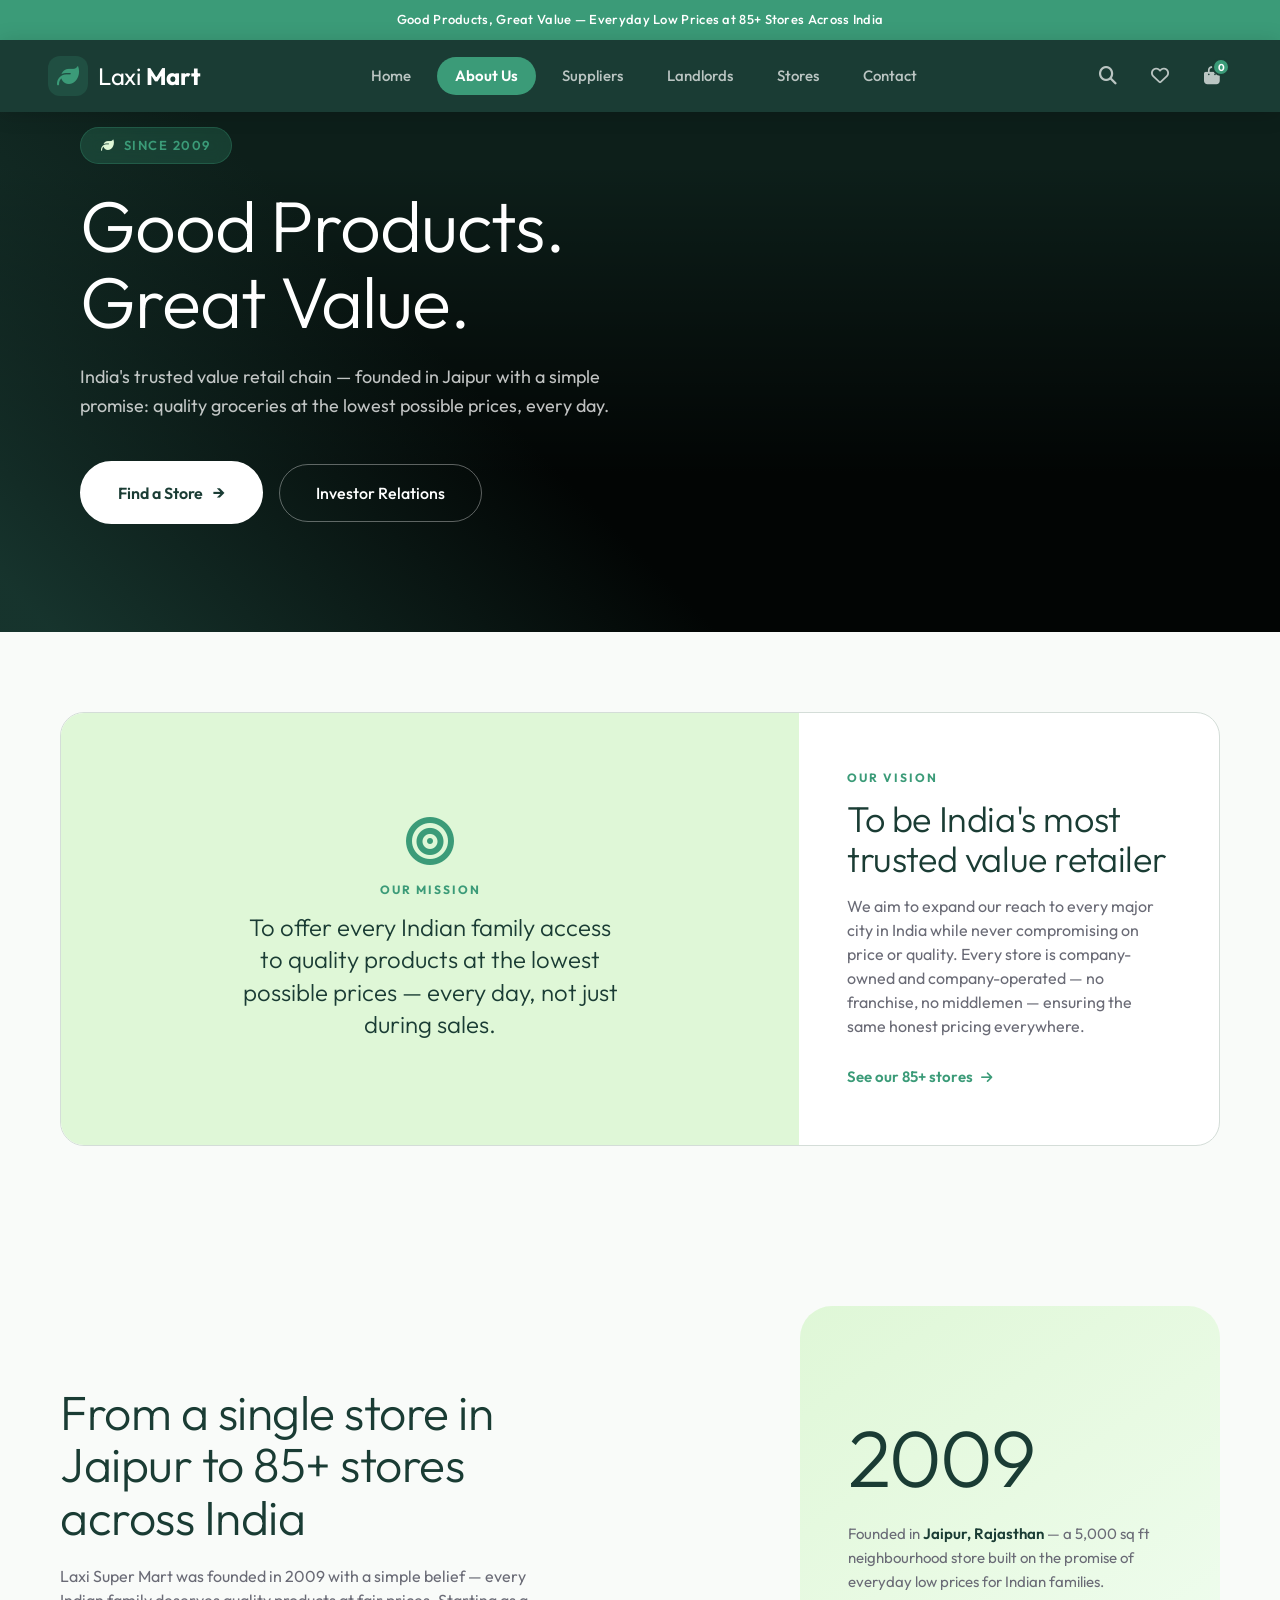
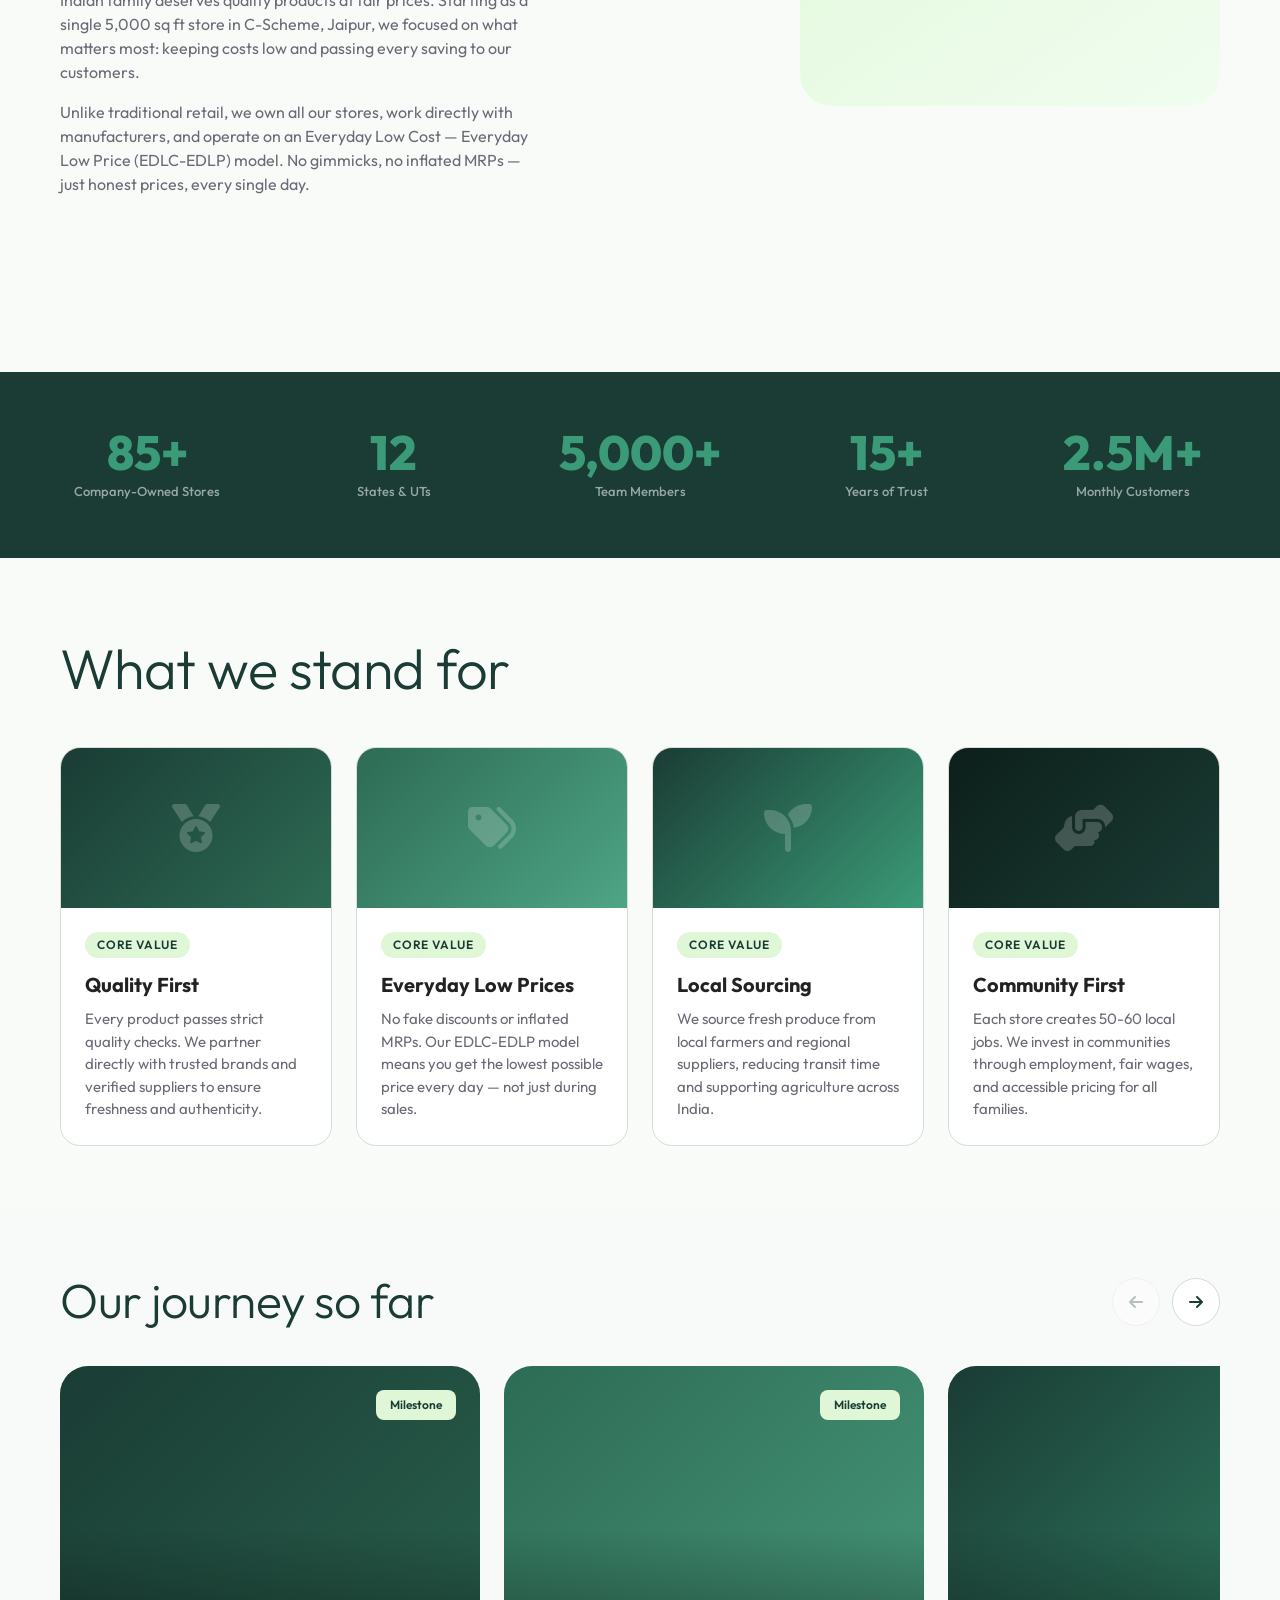
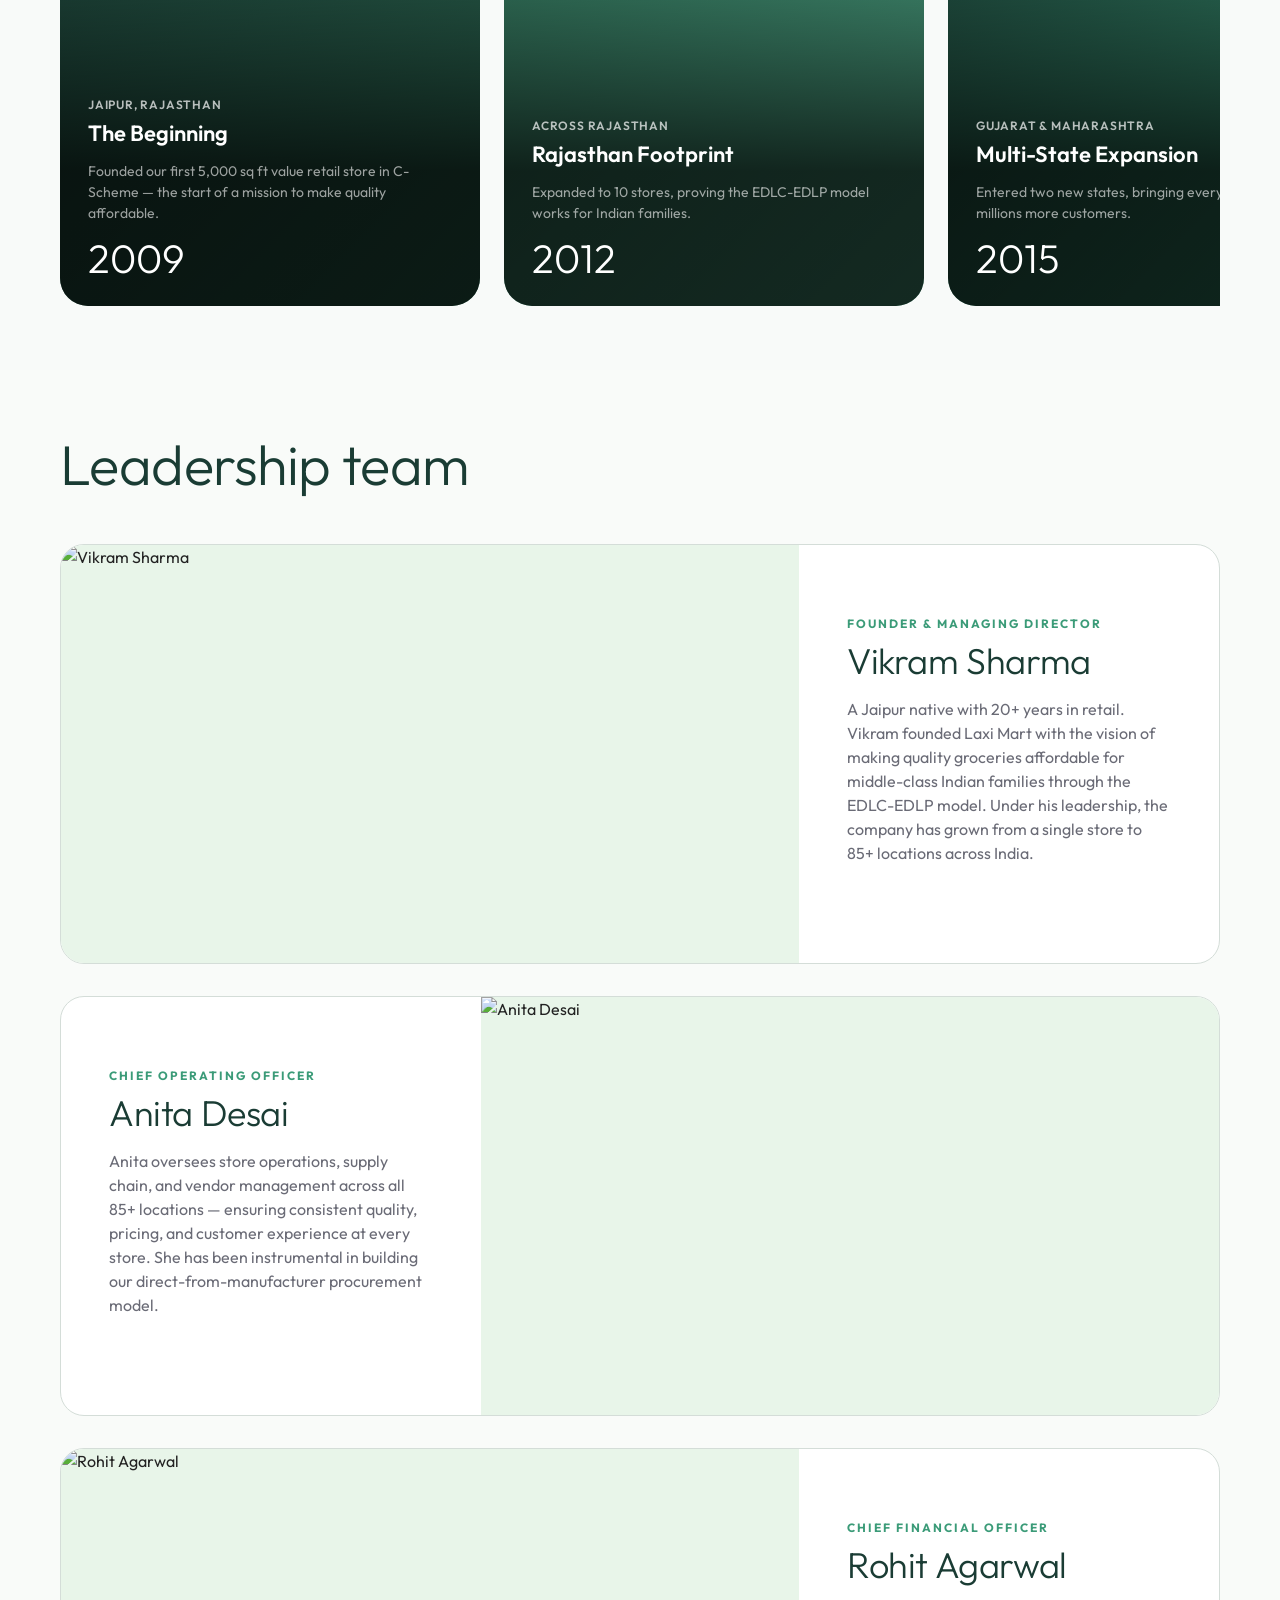
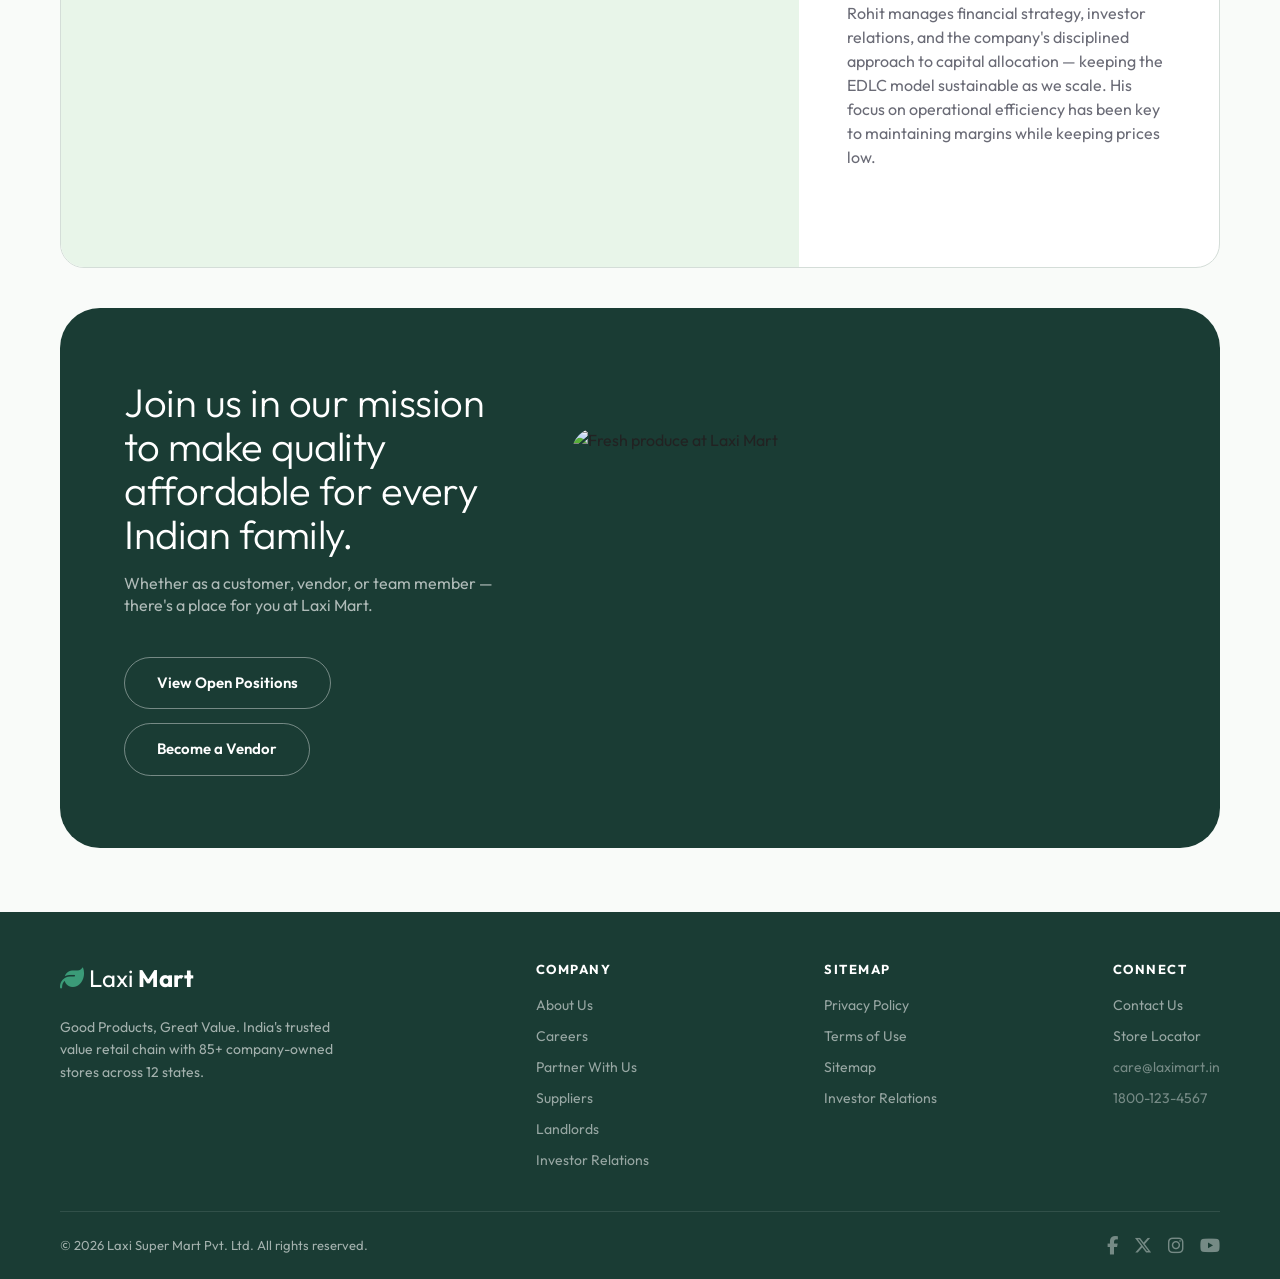
==== about.html @ 0fd0457a "fix: upgrade hero videos — better B2B/corporate grocery footage" ====
<!DOCTYPE html>
<html lang="en">
<head>
    <meta charset="UTF-8">
    <meta name="viewport" content="width=device-width, initial-scale=1.0">
    <title>About Us — Laxi Super Mart</title>
    <link rel="stylesheet" href="style.css">
    <link rel="stylesheet" href="pages.css">
    <link rel="preconnect" href="https://fonts.googleapis.com">
    <link rel="preconnect" href="https://fonts.gstatic.com" crossorigin>
    <link href="https://fonts.googleapis.com/css2?family=Outfit:wght@400;500;600;700;800;900&display=swap" rel="stylesheet">
    <link rel="stylesheet" href="https://cdnjs.cloudflare.com/ajax/libs/font-awesome/6.4.0/css/all.min.css">
</head>
<body>
    <!-- Mobile Drawer -->
    <div class="drawer-overlay" id="drawer-overlay"></div>
    <div class="mobile-drawer" id="mobile-drawer">
        <div style="display: flex; justify-content: space-between; align-items: center; margin-bottom: 20px;">
            <a href="index.html" class="nav-logo" style="font-size: 20px;"><i class="fas fa-leaf"></i> <span>Laxi <strong>Mart</strong></span></a>
            <button id="close-drawer" style="background: none; font-size: 24px; color: rgba(255,255,255,0.6);"><i class="fas fa-times"></i></button>
        </div>
        <nav style="display: flex; flex-direction: column; gap: 4px;">
            <a href="index.html" class="drawer-link">Home</a>
            <a href="about.html" class="drawer-link">About Us</a>
            <a href="suppliers.html" class="drawer-link">Suppliers</a>
            <a href="landlords.html" class="drawer-link">Landlords</a>
            <a href="careers.html" class="drawer-link">Careers</a>
            <a href="partner.html" class="drawer-link">Partner With Us</a>
            <a href="investors.html" class="drawer-link">Investor Relations</a>
            <a href="stores.html" class="drawer-link">Store Locator</a>
            <a href="contact.html" class="drawer-link">Contact Us</a>
        </nav>
        <div style="margin-top: auto; padding-top: 20px; border-top: 1px solid rgba(255,255,255,0.1);">
            <p style="font-size: 13px; color: rgba(255,255,255,0.5); margin-bottom: 8px;">Toll-Free</p>
            <p style="font-weight: 700; color: var(--primary-green);">1800-123-4567</p>
        </div>
    </div>

    <!-- Announcement Bar -->
    <div class="announcement-bar">Good Products, Great Value — Everyday Low Prices at 85+ Stores Across India</div>

    <!-- Header -->
    <header class="header-nav">
        <div class="nav-inner">
            <button class="mobile-menu-btn" id="open-drawer"><i class="fas fa-bars"></i></button>
            <a href="index.html" class="nav-logo"><i class="fas fa-leaf"></i><span>Laxi <strong>Mart</strong></span></a>
            <nav class="nav-links">
                <a href="index.html" class="nav-link">Home</a>
                <a href="about.html" class="nav-link">About Us</a>
                <a href="suppliers.html" class="nav-link">Suppliers</a>
                <a href="landlords.html" class="nav-link">Landlords</a>
                <a href="stores.html" class="nav-link">Stores</a>
                <a href="contact.html" class="nav-link">Contact</a>
            </nav>
            <div class="nav-right">
                <button class="nav-search-toggle" aria-label="Search"><i class="fas fa-search"></i></button>
                <a href="#" class="nav-icon" title="Favorites"><i class="far fa-heart"></i></a>
                <a href="#" class="nav-icon nav-cart" title="Cart"><i class="fas fa-shopping-bag"></i><span class="cart-badge">0</span></a>
            </div>
        </div>
        <div class="nav-search-bar" id="nav-search-bar">
            <div class="nav-search-inner">
                <i class="fas fa-search"></i>
                <input type="text" placeholder="Search...">
                <button class="nav-search-close" aria-label="Close"><i class="fas fa-times"></i></button>
            </div>
        </div>
    </header>

    <!-- =============================================
         HERO — Fullscreen video (same as landing page)
         ============================================= -->
    <section class="hero-fullscreen" style="max-height: 520px; min-height: 420px;">
        <video autoplay muted loop playsinline class="hero-video-bg">
            <source src="https://assets.mixkit.co/videos/32889/32889-720.mp4" type="video/mp4">
        </video>
        <div class="hero-gradient"></div>
        <div class="hero-body">
            <span class="hero-eyebrow"><i class="fas fa-leaf"></i> Since 2009</span>
            <h1 class="hero-headline">Good Products.<br>Great Value.</h1>
            <p class="hero-copy">India's trusted value retail chain — founded in Jaipur with a simple promise: quality groceries at the lowest possible prices, every day.</p>
            <div class="hero-ctas">
                <a href="stores.html" class="hero-btn-primary">Find a Store <span class="hero-btn-arrow">→</span></a>
                <a href="investors.html" class="hero-btn-ghost">Investor Relations</a>
            </div>
        </div>
    </section>

    <!-- =============================================
         MISSION & VISION — Feature split design
         ============================================= -->
    <main class="container">
        <section class="feature-splits" style="padding-top: 80px;">
            <div class="feature-split-row">
                <div class="feature-split-media" style="background: #dff7d7; display: flex; align-items: center; justify-content: center; padding: 56px;">
                    <div style="text-align: center;">
                        <i class="fas fa-bullseye" style="font-size: 48px; color: #3b9b78; margin-bottom: 16px; display: block;"></i>
                        <div style="font-size: 12px; font-weight: 700; text-transform: uppercase; letter-spacing: 2px; color: #3b9b78; margin-bottom: 12px;">Our Mission</div>
                        <div style="font-size: 24px; font-weight: 300; color: #1a3c34; line-height: 1.35; max-width: 380px;">To offer every Indian family access to quality products at the lowest possible prices — every day, not just during sales.</div>
                    </div>
                </div>
                <div class="feature-split-content">
                    <div style="font-size: 12px; font-weight: 700; text-transform: uppercase; letter-spacing: 2px; color: #3b9b78; margin-bottom: 12px;">Our Vision</div>
                    <h3 class="feature-split-title">To be India's most trusted value retailer</h3>
                    <p class="feature-split-desc">We aim to expand our reach to every major city in India while never compromising on price or quality. Every store is company-owned and company-operated — no franchise, no middlemen — ensuring the same honest pricing everywhere.</p>
                    <a href="stores.html" class="feature-split-link">See our 85+ stores <i class="fas fa-arrow-right"></i></a>
                </div>
            </div>
        </section>

        <!-- =============================================
             OUR STORY — Split Stats design
             ============================================= -->
        <section class="split-stats" style="padding-top: 80px;">
            <div class="split-stats-text">
                <h2 class="split-stats-headline">From a single store in Jaipur to 85+ stores across India</h2>
                <p class="split-stats-copy">Laxi Super Mart was founded in 2009 with a simple belief — every Indian family deserves quality products at fair prices. Starting as a single 5,000 sq ft store in C-Scheme, Jaipur, we focused on what matters most: keeping costs low and passing every saving to our customers.</p>
                <p class="split-stats-copy" style="margin-top: 16px;">Unlike traditional retail, we own all our stores, work directly with manufacturers, and operate on an Everyday Low Cost — Everyday Low Price (EDLC-EDLP) model. No gimmicks, no inflated MRPs — just honest prices, every single day.</p>
            </div>
            <div class="split-stats-card">
                <div class="split-stats-card-inner">
                    <span class="split-stats-number">2009</span>
                    <p class="split-stats-desc">Founded in <strong>Jaipur, Rajasthan</strong> — a 5,000 sq ft neighbourhood store built on the promise of everyday low prices for Indian families.</p>
                </div>
            </div>
        </section>

    </main>

    <!-- =============================================
         STATS BAR — Dark bar (Curat style)
         ============================================= -->
    <section style="background: #1a3c34; padding: 56px 20px; margin-top: 80px;">
        <div style="max-width: 1200px; margin: 0 auto; display: flex; justify-content: space-between; flex-wrap: wrap; gap: 32px; text-align: center;">
            <div style="flex: 1; min-width: 120px;">
                <div style="font-size: 48px; font-weight: 800; color: #3b9b78; line-height: 1;">85+</div>
                <div style="font-size: 13px; color: rgba(255,255,255,0.55); font-weight: 500; margin-top: 6px;">Company-Owned Stores</div>
            </div>
            <div style="flex: 1; min-width: 120px;">
                <div style="font-size: 48px; font-weight: 800; color: #3b9b78; line-height: 1;">12</div>
                <div style="font-size: 13px; color: rgba(255,255,255,0.55); font-weight: 500; margin-top: 6px;">States & UTs</div>
            </div>
            <div style="flex: 1; min-width: 120px;">
                <div style="font-size: 48px; font-weight: 800; color: #3b9b78; line-height: 1;">5,000+</div>
                <div style="font-size: 13px; color: rgba(255,255,255,0.55); font-weight: 500; margin-top: 6px;">Team Members</div>
            </div>
            <div style="flex: 1; min-width: 120px;">
                <div style="font-size: 48px; font-weight: 800; color: #3b9b78; line-height: 1;">15+</div>
                <div style="font-size: 13px; color: rgba(255,255,255,0.55); font-weight: 500; margin-top: 6px;">Years of Trust</div>
            </div>
            <div style="flex: 1; min-width: 120px;">
                <div style="font-size: 48px; font-weight: 800; color: #3b9b78; line-height: 1;">2.5M+</div>
                <div style="font-size: 13px; color: rgba(255,255,255,0.55); font-weight: 500; margin-top: 6px;">Monthly Customers</div>
            </div>
        </div>
    </section>

    <!-- =============================================
         VALUES — "What's New" card grid design
         ============================================= -->
    <div class="container">
        <section class="whats-new-section">
            <h2 class="whats-new-heading">What we stand for</h2>
            <div class="whats-new-grid" style="grid-template-columns: repeat(4, 1fr);">
                <div class="whats-new-card" style="cursor: default;">
                    <div class="whats-new-img" style="background: linear-gradient(135deg, #1a3c34, #2d6b54); display: flex; align-items: center; justify-content: center; height: 160px;">
                        <i class="fas fa-medal" style="font-size: 48px; color: rgba(255,255,255,0.2);"></i>
                    </div>
                    <div class="whats-new-info">
                        <span class="whats-new-tag">Core Value</span>
                        <h3>Quality First</h3>
                        <p>Every product passes strict quality checks. We partner directly with trusted brands and verified suppliers to ensure freshness and authenticity.</p>
                    </div>
                </div>
                <div class="whats-new-card" style="cursor: default;">
                    <div class="whats-new-img" style="background: linear-gradient(135deg, #2d6b54, #4ea585); display: flex; align-items: center; justify-content: center; height: 160px;">
                        <i class="fas fa-tags" style="font-size: 48px; color: rgba(255,255,255,0.2);"></i>
                    </div>
                    <div class="whats-new-info">
                        <span class="whats-new-tag">Core Value</span>
                        <h3>Everyday Low Prices</h3>
                        <p>No fake discounts or inflated MRPs. Our EDLC-EDLP model means you get the lowest possible price every day — not just during sales.</p>
                    </div>
                </div>
                <div class="whats-new-card" style="cursor: default;">
                    <div class="whats-new-img" style="background: linear-gradient(135deg, #1a3c34, #3b9b78); display: flex; align-items: center; justify-content: center; height: 160px;">
                        <i class="fas fa-seedling" style="font-size: 48px; color: rgba(255,255,255,0.2);"></i>
                    </div>
                    <div class="whats-new-info">
                        <span class="whats-new-tag">Core Value</span>
                        <h3>Local Sourcing</h3>
                        <p>We source fresh produce from local farmers and regional suppliers, reducing transit time and supporting agriculture across India.</p>
                    </div>
                </div>
                <div class="whats-new-card" style="cursor: default;">
                    <div class="whats-new-img" style="background: linear-gradient(135deg, #0d1f1a, #1a3c34); display: flex; align-items: center; justify-content: center; height: 160px;">
                        <i class="fas fa-hands-helping" style="font-size: 48px; color: rgba(255,255,255,0.2);"></i>
                    </div>
                    <div class="whats-new-info">
                        <span class="whats-new-tag">Core Value</span>
                        <h3>Community First</h3>
                        <p>Each store creates 50-60 local jobs. We invest in communities through employment, fair wages, and accessible pricing for all families.</p>
                    </div>
                </div>
            </div>
        </section>
    </div>

    <!-- =============================================
         JOURNEY — Insights carousel design
         ============================================= -->
    <section style="background: #f8faf9; padding: 64px 0;">
        <div class="container">
            <section class="insights-section" style="padding: 0;">
                <div class="insights-header">
                    <h2 class="insights-heading">Our journey so far</h2>
                    <div class="insights-nav">
                        <button class="insights-btn insights-prev" aria-label="Previous" disabled><i class="fas fa-arrow-left"></i></button>
                        <button class="insights-btn insights-next" aria-label="Next"><i class="fas fa-arrow-right"></i></button>
                    </div>
                </div>
                <div class="insights-track-wrapper">
                    <div class="insights-track" id="insights-track">
                        <div class="insight-card" style="background: linear-gradient(135deg, #1a3c34, #2d6b54); cursor: default;">
                            <span class="insight-card-tag" style="background: #dff7d7; color: #1a3c34;">Milestone</span>
                            <div class="insight-card-bottom" style="position: relative;">
                                <span class="insight-card-eyebrow">Jaipur, Rajasthan</span>
                                <h3 class="insight-card-title">The Beginning</h3>
                                <p style="font-size: 14px; color: rgba(255,255,255,0.6); margin-top: 8px;">Founded our first 5,000 sq ft value retail store in C-Scheme — the start of a mission to make quality affordable.</p>
                                <div class="insight-card-stat">
                                    <span class="insight-card-stat-num">2009</span>
                                </div>
                            </div>
                        </div>
                        <div class="insight-card" style="background: linear-gradient(135deg, #2d6b54, #4ea585); cursor: default;">
                            <span class="insight-card-tag" style="background: #dff7d7; color: #1a3c34;">Milestone</span>
                            <div class="insight-card-bottom" style="position: relative;">
                                <span class="insight-card-eyebrow">Across Rajasthan</span>
                                <h3 class="insight-card-title">Rajasthan Footprint</h3>
                                <p style="font-size: 14px; color: rgba(255,255,255,0.6); margin-top: 8px;">Expanded to 10 stores, proving the EDLC-EDLP model works for Indian families.</p>
                                <div class="insight-card-stat">
                                    <span class="insight-card-stat-num">2012</span>
                                </div>
                            </div>
                        </div>
                        <div class="insight-card" style="background: linear-gradient(135deg, #1a3c34, #3b9b78); cursor: default;">
                            <span class="insight-card-tag" style="background: #dff7d7; color: #1a3c34;">Milestone</span>
                            <div class="insight-card-bottom" style="position: relative;">
                                <span class="insight-card-eyebrow">Gujarat & Maharashtra</span>
                                <h3 class="insight-card-title">Multi-State Expansion</h3>
                                <p style="font-size: 14px; color: rgba(255,255,255,0.6); margin-top: 8px;">Entered two new states, bringing everyday low prices to millions more customers.</p>
                                <div class="insight-card-stat">
                                    <span class="insight-card-stat-num">2015</span>
                                </div>
                            </div>
                        </div>
                        <div class="insight-card" style="background: linear-gradient(135deg, #0d1f1a, #1a3c34); cursor: default;">
                            <span class="insight-card-tag" style="background: #dff7d7; color: #1a3c34;">Milestone</span>
                            <div class="insight-card-bottom" style="position: relative;">
                                <span class="insight-card-eyebrow">Digital Launch</span>
                                <h3 class="insight-card-title">Going Online</h3>
                                <p style="font-size: 14px; color: rgba(255,255,255,0.6); margin-top: 8px;">Launched online ordering, extending the Laxi Mart experience to doorstep delivery.</p>
                                <div class="insight-card-stat">
                                    <span class="insight-card-stat-num">2018</span>
                                </div>
                            </div>
                        </div>
                        <div class="insight-card" style="background: linear-gradient(135deg, #1a3c34, #2d6b54); cursor: default;">
                            <span class="insight-card-tag" style="background: #dff7d7; color: #1a3c34;">Milestone</span>
                            <div class="insight-card-bottom" style="position: relative;">
                                <span class="insight-card-eyebrow">8 States</span>
                                <h3 class="insight-card-title">50 Store Milestone</h3>
                                <p style="font-size: 14px; color: rgba(255,255,255,0.6); margin-top: 8px;">Crossed 50 company-owned stores, serving millions of value-conscious families.</p>
                                <div class="insight-card-stat">
                                    <span class="insight-card-stat-num">2021</span>
                                </div>
                            </div>
                        </div>
                        <div class="insight-card" style="background: linear-gradient(135deg, #2d6b54, #3b9b78); cursor: default;">
                            <span class="insight-card-tag" style="background: #dff7d7; color: #1a3c34;">Milestone</span>
                            <div class="insight-card-bottom" style="position: relative;">
                                <span class="insight-card-eyebrow">12 States</span>
                                <h3 class="insight-card-title">85+ Stores Nationwide</h3>
                                <p style="font-size: 14px; color: rgba(255,255,255,0.6); margin-top: 8px;">Operating across 12 states with 5,000+ employees, serving 2.5M customers monthly.</p>
                                <div class="insight-card-stat">
                                    <span class="insight-card-stat-num">2024</span>
                                </div>
                            </div>
                        </div>
                    </div>
                </div>
            </section>
        </div>
    </section>

    <!-- =============================================
         LEADERSHIP — Feature split rows
         ============================================= -->
    <div class="container">
        <section class="grow-section">
            <h2 class="grow-heading">Leadership team</h2>
        </section>
        <section class="feature-splits" style="padding-bottom: 40px;">
            <div class="feature-split-row">
                <div class="feature-split-media">
                    <img src="https://images.unsplash.com/photo-1560250097-0b93528c311a?auto=format&fit=crop&q=80&w=600" alt="Vikram Sharma" style="width:100%; height:100%; object-fit:cover;">
                </div>
                <div class="feature-split-content">
                    <div style="font-size: 12px; font-weight: 700; text-transform: uppercase; letter-spacing: 2px; color: #3b9b78; margin-bottom: 8px;">Founder & Managing Director</div>
                    <h3 class="feature-split-title">Vikram Sharma</h3>
                    <p class="feature-split-desc">A Jaipur native with 20+ years in retail. Vikram founded Laxi Mart with the vision of making quality groceries affordable for middle-class Indian families through the EDLC-EDLP model. Under his leadership, the company has grown from a single store to 85+ locations across India.</p>
                </div>
            </div>
            <div class="feature-split-row reversed">
                <div class="feature-split-media">
                    <img src="https://images.unsplash.com/photo-1573496359142-b8d87734a5a2?auto=format&fit=crop&q=80&w=600" alt="Anita Desai" style="width:100%; height:100%; object-fit:cover;">
                </div>
                <div class="feature-split-content">
                    <div style="font-size: 12px; font-weight: 700; text-transform: uppercase; letter-spacing: 2px; color: #3b9b78; margin-bottom: 8px;">Chief Operating Officer</div>
                    <h3 class="feature-split-title">Anita Desai</h3>
                    <p class="feature-split-desc">Anita oversees store operations, supply chain, and vendor management across all 85+ locations — ensuring consistent quality, pricing, and customer experience at every store. She has been instrumental in building our direct-from-manufacturer procurement model.</p>
                </div>
            </div>
            <div class="feature-split-row">
                <div class="feature-split-media">
                    <img src="https://images.unsplash.com/photo-1472099645785-5658abf4ff4e?auto=format&fit=crop&q=80&w=600" alt="Rohit Agarwal" style="width:100%; height:100%; object-fit:cover;">
                </div>
                <div class="feature-split-content">
                    <div style="font-size: 12px; font-weight: 700; text-transform: uppercase; letter-spacing: 2px; color: #3b9b78; margin-bottom: 8px;">Chief Financial Officer</div>
                    <h3 class="feature-split-title">Rohit Agarwal</h3>
                    <p class="feature-split-desc">Rohit manages financial strategy, investor relations, and the company's disciplined approach to capital allocation — keeping the EDLC model sustainable as we scale. His focus on operational efficiency has been key to maintaining margins while keeping prices low.</p>
                </div>
            </div>
        </section>
    </div>

    <!-- =============================================
         CTA — Testimonial card design (dark rounded)
         ============================================= -->
    <div class="container">
        <section class="testimonial-card" style="margin-bottom: 0;">
            <div class="testimonial-text">
                <h2 class="testimonial-quote">Join us in our mission to make quality affordable for every Indian family.</h2>
                <p class="testimonial-author">Whether as a customer, vendor, or team member — there's a place for you at Laxi Mart.</p>
                <div style="display: flex; gap: 14px; flex-wrap: wrap; margin-top: 8px;">
                    <a href="careers.html" class="testimonial-cta">View Open Positions</a>
                    <a href="partner.html" class="testimonial-cta">Become a Vendor</a>
                </div>
            </div>
            <div class="testimonial-media" style="min-height: 300px;">
                <img src="https://images.unsplash.com/photo-1542838132-92c53300491e?auto=format&fit=crop&q=80&w=600" alt="Fresh produce at Laxi Mart" class="testimonial-thumb" style="min-height: 300px;">
            </div>
        </section>
    </div>

    <!-- =============================================
         FOOTER — Dark (same as landing page)
         ============================================= -->
        <footer style="background: #1a3c34; padding-top: 48px; color: rgba(255,255,255,0.6); margin-top: 64px;">
        <div style="max-width: 1200px; margin: 0 auto; padding: 0 20px;">
            <div style="display: flex; justify-content: space-between; flex-wrap: wrap; gap: 40px; padding-bottom: 40px; border-bottom: 1px solid rgba(255,255,255,0.1);">
                <div style="max-width: 300px;">
                    <div style="margin-bottom: 20px; font-size: 24px; font-weight: 400; color: #fff;"><i class="fas fa-leaf" style="color: #3b9b78;"></i> Laxi <strong>Mart</strong></div>
                    <p style="font-size: 14px; line-height: 1.6;">Good Products, Great Value. India's trusted value retail chain with 85+ company-owned stores across 12 states.</p>
                </div>
                <div>
                    <h4 style="color: #fff; font-size: 13px; font-weight: 700; margin-bottom: 16px; text-transform: uppercase; letter-spacing: 1.5px;">Company</h4>
                    <ul style="list-style: none; padding: 0; display: flex; flex-direction: column; gap: 10px; font-size: 14px;">
                        <li><a href="about.html" style="color: rgba(255,255,255,0.55); text-decoration: none;">About Us</a></li>
                        <li><a href="careers.html" style="color: rgba(255,255,255,0.55); text-decoration: none;">Careers</a></li>
                        <li><a href="partner.html" style="color: rgba(255,255,255,0.55); text-decoration: none;">Partner With Us</a></li>
                        <li><a href="suppliers.html" style="color: rgba(255,255,255,0.55); text-decoration: none;">Suppliers</a></li>
                        <li><a href="landlords.html" style="color: rgba(255,255,255,0.55); text-decoration: none;">Landlords</a></li>
                        <li><a href="investors.html" style="color: rgba(255,255,255,0.55); text-decoration: none;">Investor Relations</a></li>
                    </ul>
                </div>
                <div>
                    <h4 style="color: #fff; font-size: 13px; font-weight: 700; margin-bottom: 16px; text-transform: uppercase; letter-spacing: 1.5px;">Sitemap</h4>
                    <ul style="list-style: none; padding: 0; display: flex; flex-direction: column; gap: 10px; font-size: 14px;">
                        <li><a href="privacy.html" style="color: rgba(255,255,255,0.55); text-decoration: none;">Privacy Policy</a></li>
                        <li><a href="terms.html" style="color: rgba(255,255,255,0.55); text-decoration: none;">Terms of Use</a></li>
                        <li><a href="sitemap.html" style="color: rgba(255,255,255,0.55); text-decoration: none;">Sitemap</a></li>
                        <li><a href="investors.html" style="color: rgba(255,255,255,0.55); text-decoration: none;">Investor Relations</a></li>
                    </ul>
                </div>
                <div>
                    <h4 style="color: #fff; font-size: 13px; font-weight: 700; margin-bottom: 16px; text-transform: uppercase; letter-spacing: 1.5px;">Connect</h4>
                    <ul style="list-style: none; padding: 0; display: flex; flex-direction: column; gap: 10px; font-size: 14px;">
                        <li><a href="contact.html" style="color: rgba(255,255,255,0.55); text-decoration: none;">Contact Us</a></li>
                        <li><a href="stores.html" style="color: rgba(255,255,255,0.55); text-decoration: none;">Store Locator</a></li>
                        <li style="color: rgba(255,255,255,0.4);">care@laximart.in</li>
                        <li style="color: rgba(255,255,255,0.4);">1800-123-4567</li>
                    </ul>
                </div>
            </div>
        </div>
        <div style="max-width: 1200px; margin: 0 auto; padding: 20px; display: flex; justify-content: space-between; align-items: center; flex-wrap: wrap; gap: 12px; font-size: 13px;">
            <span>&copy; 2026 Laxi Super Mart Pvt. Ltd. All rights reserved.</span>
            <div style="display: flex; gap: 16px;">
                <a href="#" style="color: rgba(255,255,255,0.4); font-size: 18px;"><i class="fab fa-facebook-f"></i></a>
                <a href="#" style="color: rgba(255,255,255,0.4); font-size: 18px;"><i class="fab fa-x-twitter"></i></a>
                <a href="#" style="color: rgba(255,255,255,0.4); font-size: 18px;"><i class="fab fa-instagram"></i></a>
                <a href="#" style="color: rgba(255,255,255,0.4); font-size: 18px;"><i class="fab fa-youtube"></i></a>
            </div>
        </div>
    </footer>

    <script src="script.js"></script>
</body>
</html>
---- style.css ----
:root {
    --primary-green: #3b9b78;
    --primary-green-hover: #4ea585;
    --primary-red: #7A1616;
    --accent-orange: #3b9b78;
    --accent-yellow: #dff7d7;
    --background-light: #f9fbf9;
    --background-gray: #f0f5f2;
    --text-dark: #222222;
    --text-muted: #6a6b76;
    --border-light: #d4ddd8;
    --badge-red: #D32F2F;
    --badge-green: #3b9b78;

    --container-max-width: 1200px;
    --section-padding-y: 64px;
    --element-gap: 24px;
    --grid-gap: 20px;

    --radius-sm: 8px;
    --radius-md: 12px;
    --radius-lg: 24px;
    --radius-pill: 30px;

    --font-main: 'Outfit', sans-serif;
}

* {
    margin: 0;
    padding: 0;
    box-sizing: border-box;
}

html, body {
    overflow-x: hidden;
    width: 100%;
}

body {
    font-family: var(--font-main);
    color: var(--text-dark);
    line-height: 1.5;
    background-color: var(--background-light);
}

.container {
    max-width: var(--container-max-width);
    margin: 0 auto;
    padding: 0 20px;
}

img {
    max-width: 100%;
    height: auto;
    display: block;
}

a {
    text-decoration: none;
    color: inherit;
}

ul {
    list-style: none;
}

button {
    cursor: pointer;
    border: none;
    outline: none;
    font-family: inherit;
}

/* Announcement Bar */
.announcement-bar {
    background-color: var(--primary-green);
    color: #ffffff;
    height: 40px;
    display: flex;
    align-items: center;
    justify-content: center;
    font-size: 13px;
    font-weight: 500;
    letter-spacing: 0.3px;
}

/* ========================================
   NAVBAR — Inspired by reference component
   Full-width dark bar, logo left, links center, CTA right
   ======================================== */
.header-nav {
    background-color: #1a3c34;
    position: sticky;
    top: 0;
    z-index: 1000;
    box-shadow: 0 2px 20px rgba(0, 0, 0, 0.15);
}

.nav-inner {
    max-width: 1400px;
    margin: 0 auto;
    display: flex;
    align-items: center;
    padding: 0 48px;
    height: 72px;
    gap: 40px;
}

/* Logo */
.nav-logo {
    display: flex;
    align-items: center;
    gap: 10px;
    color: #ffffff;
    font-size: 24px;
    font-weight: 400;
    letter-spacing: -0.3px;
    text-decoration: none;
    flex-shrink: 0;
    transition: opacity 0.2s;
}

.nav-logo:hover {
    opacity: 0.85;
}

.nav-logo i {
    font-size: 22px;
    color: var(--primary-green);
    background: rgba(59, 155, 120, 0.2);
    width: 40px;
    height: 40px;
    display: flex;
    align-items: center;
    justify-content: center;
    border-radius: 12px;
}

.nav-logo strong {
    font-weight: 700;
}

/* Center Nav Links */
.nav-links {
    display: flex;
    align-items: center;
    gap: 8px;
    margin: 0 auto;
}

.nav-link {
    color: rgba(255, 255, 255, 0.7);
    font-size: 15px;
    font-weight: 500;
    padding: 8px 18px;
    border-radius: var(--radius-pill);
    transition: all 0.25s;
    white-space: nowrap;
}

.nav-link:hover {
    color: #ffffff;
    background: rgba(255, 255, 255, 0.08);
}

.nav-link.active {
    color: #ffffff;
    background: var(--primary-green);
    font-weight: 600;
}

/* Right Section */
.nav-right {
    display: flex;
    align-items: center;
    gap: 12px;
    flex-shrink: 0;
}

.nav-search-toggle {
    background: none;
    color: rgba(255, 255, 255, 0.7);
    font-size: 18px;
    width: 40px;
    height: 40px;
    display: flex;
    align-items: center;
    justify-content: center;
    border-radius: 50%;
    transition: all 0.2s;
}

.nav-search-toggle:hover {
    color: #ffffff;
    background: rgba(255, 255, 255, 0.1);
}

.nav-icon {
    color: rgba(255, 255, 255, 0.7);
    font-size: 18px;
    width: 40px;
    height: 40px;
    display: flex;
    align-items: center;
    justify-content: center;
    border-radius: 50%;
    transition: all 0.2s;
    position: relative;
}

.nav-icon:hover {
    color: #ffffff;
    background: rgba(255, 255, 255, 0.1);
}

.cart-badge {
    position: absolute;
    top: 2px;
    right: 2px;
    background: var(--primary-green);
    color: #ffffff;
    border-radius: 50%;
    width: 18px;
    height: 18px;
    font-size: 10px;
    font-weight: 700;
    display: flex;
    align-items: center;
    justify-content: center;
    border: 2px solid #1a3c34;
}

/* CTA Button */
.nav-cta {
    display: inline-flex;
    align-items: center;
    gap: 8px;
    padding: 10px 28px;
    border: 2px solid var(--primary-green);
    border-radius: var(--radius-pill);
    color: #ffffff;
    background: var(--primary-green);
    font-size: 14px;
    font-weight: 600;
    transition: all 0.3s;
    white-space: nowrap;
}

.nav-cta:hover {
    background: transparent;
    color: var(--primary-green);
    border-color: var(--primary-green);
}

.nav-cta i {
    font-size: 12px;
    transition: transform 0.2s;
}

.nav-cta:hover i {
    transform: translateX(4px);
}

/* Expandable Search Bar */
.nav-search-bar {
    max-height: 0;
    overflow: hidden;
    background: #15332c;
    transition: max-height 0.3s ease;
}

.nav-search-bar.active {
    max-height: 80px;
}

.nav-search-inner {
    max-width: 1400px;
    margin: 0 auto;
    padding: 12px 48px;
    display: flex;
    align-items: center;
    gap: 12px;
}

.nav-search-inner i {
    color: rgba(255, 255, 255, 0.5);
    font-size: 16px;
}

.nav-search-inner input {
    flex: 1;
    background: rgba(255, 255, 255, 0.08);
    border: 1px solid rgba(255, 255, 255, 0.12);
    border-radius: var(--radius-pill);
    padding: 12px 20px;
    color: #ffffff;
    font-size: 14px;
    font-family: var(--font-main);
    outline: none;
    transition: all 0.3s;
}

.nav-search-inner input::placeholder {
    color: rgba(255, 255, 255, 0.4);
}

.nav-search-inner input:focus {
    background: rgba(255, 255, 255, 0.12);
    border-color: var(--primary-green);
}

.nav-search-close {
    background: none;
    color: rgba(255, 255, 255, 0.5);
    font-size: 18px;
    width: 36px;
    height: 36px;
    display: flex;
    align-items: center;
    justify-content: center;
    border-radius: 50%;
    transition: all 0.2s;
    cursor: pointer;
}

.nav-search-close:hover {
    color: #ffffff;
    background: rgba(255, 255, 255, 0.1);
}

/* ========================================
   HERO — Fullscreen video with gradient overlay
   Inspired by reference: bottom-left content, large headline, pill CTA
   ======================================== */
.hero-fullscreen {
    position: relative;
    width: 100%;
    height: 100vh;
    min-height: 600px;
    max-height: 900px;
    overflow: hidden;
    background-color: #0d1f1a;
}

.hero-video-bg {
    position: absolute;
    top: 0;
    left: 0;
    width: 100%;
    height: 100%;
    object-fit: cover;
    z-index: 1;
}

.hero-gradient {
    position: absolute;
    top: 0;
    left: 0;
    width: 100%;
    height: 100%;
    z-index: 2;
    background-image:
        linear-gradient(45deg, rgba(26, 60, 52, 0.85) 3%, rgba(26, 60, 52, 0) 40%),
        linear-gradient(transparent 10%, rgba(0, 0, 0, 0.85) 70%);
}

.hero-body {
    position: absolute;
    bottom: 0;
    left: 0;
    width: 100%;
    z-index: 3;
    padding: 0 80px 60px;
    max-width: 900px;
    animation: heroFadeIn 1s ease-out;
}

/* Eyebrow badge */
.hero-eyebrow {
    display: inline-flex;
    align-items: center;
    gap: 8px;
    padding: 8px 20px;
    background: rgba(59, 155, 120, 0.25);
    backdrop-filter: blur(8px);
    color: var(--primary-green);
    border: 1px solid rgba(59, 155, 120, 0.3);
    border-radius: var(--radius-pill);
    font-size: 13px;
    font-weight: 600;
    text-transform: uppercase;
    letter-spacing: 1.5px;
    margin-bottom: 24px;
}

.hero-eyebrow i {
    color: #dff7d7;
}

/* Headline */
.hero-headline {
    font-size: 72px;
    font-weight: 300;
    line-height: 1.05;
    letter-spacing: -1px;
    color: #ffffff;
    margin-bottom: 24px;
}

/* Copy */
.hero-copy {
    font-size: 18px;
    line-height: 1.6;
    color: rgba(255, 255, 255, 0.75);
    margin-bottom: 40px;
    max-width: 560px;
}

/* CTA Buttons */
.hero-ctas {
    display: flex;
    align-items: center;
    gap: 16px;
    margin-bottom: 48px;
}

.hero-btn-primary {
    display: inline-flex;
    align-items: center;
    gap: 10px;
    padding: 16px 36px;
    background: #ffffff;
    color: #1a3c34;
    border: 2px solid #ffffff;
    border-radius: 100px;
    font-size: 16px;
    font-weight: 600;
    font-family: var(--font-main);
    cursor: pointer;
    transition: all 0.25s ease;
}

.hero-btn-primary:hover {
    background: var(--primary-green);
    color: #ffffff;
    border-color: var(--primary-green);
}

.hero-btn-arrow {
    transition: transform 0.2s;
    font-size: 18px;
}

.hero-btn-primary:hover .hero-btn-arrow {
    transform: translateX(4px);
}

.hero-btn-ghost {
    display: inline-flex;
    align-items: center;
    padding: 16px 36px;
    background: transparent;
    color: #ffffff;
    border: 1px solid rgba(255, 255, 255, 0.35);
    border-radius: 100px;
    font-size: 16px;
    font-weight: 500;
    font-family: var(--font-main);
    cursor: pointer;
    transition: all 0.25s ease;
}

.hero-btn-ghost:hover {
    border-color: rgba(255, 255, 255, 0.7);
    background: rgba(255, 255, 255, 0.08);
}

/* Scroll hint */
.hero-scroll-hint {
    font-size: 13px;
    color: rgba(255, 255, 255, 0.5);
    text-align: center;
    letter-spacing: 2px;
    word-spacing: 3px;
    animation: scrollBounce 2s ease-in-out infinite;
    position: absolute;
    bottom: 24px;
    left: 50%;
    transform: translateX(-50%);
    width: auto;
    white-space: nowrap;
}

.hero-scroll-hint span {
    display: inline-block;
    margin-left: 4px;
}

@keyframes heroFadeIn {
    from { opacity: 0; transform: translateY(40px); }
    to { opacity: 1; transform: translateY(0); }
}

@keyframes scrollBounce {
    0%, 100% { opacity: 0.5; transform: translateX(-50%) translateY(0); }
    50% { opacity: 1; transform: translateX(-50%) translateY(6px); }
}

.btn-primary {
    background-color: var(--primary-green);
    color: white;
    padding: 14px 32px;
    border-radius: var(--radius-pill);
    font-weight: 500;
    font-size: 16px;
    border: 2px solid var(--primary-green);
    transition: all 0.3s;
    display: inline-block;
    text-transform: capitalize;
}

.btn-primary:hover {
    background-color: white;
    color: var(--primary-green);
    border-color: var(--primary-green);
}

/* ========================================
   WHAT'S NEW — Section heading + card grid
   Reference: 56px, weight 300, tight letter-spacing
   ======================================== */
.whats-new-section {
    padding: 80px 0 64px;
}

.whats-new-heading {
    font-size: 56px;
    font-weight: 300;
    line-height: 1.1;
    letter-spacing: -0.56px;
    color: #1a3c34;
    margin-bottom: 48px;
}

.whats-new-grid {
    display: grid;
    grid-template-columns: repeat(3, 1fr);
    gap: 24px;
}

.whats-new-card {
    display: flex;
    flex-direction: column;
    border-radius: 20px;
    overflow: hidden;
    background: #ffffff;
    border: 1px solid var(--border-light);
    text-decoration: none;
    color: inherit;
    transition: transform 0.3s, box-shadow 0.3s;
}

.whats-new-card:hover {
    transform: translateY(-6px);
    box-shadow: 0 16px 40px rgba(26, 60, 52, 0.1);
}

.whats-new-img {
    width: 100%;
    height: 220px;
    overflow: hidden;
}

.whats-new-img img {
    width: 100%;
    height: 100%;
    object-fit: cover;
    transition: transform 0.4s ease;
}

.whats-new-card:hover .whats-new-img img {
    transform: scale(1.06);
}

.whats-new-info {
    padding: 24px;
    display: flex;
    flex-direction: column;
    gap: 8px;
    flex: 1;
}

.whats-new-tag {
    display: inline-block;
    width: fit-content;
    padding: 4px 12px;
    background: #dff7d7;
    color: #1a3c34;
    border-radius: var(--radius-pill);
    font-size: 12px;
    font-weight: 600;
    text-transform: uppercase;
    letter-spacing: 0.8px;
}

.whats-new-info h3 {
    font-size: 20px;
    font-weight: 700;
    color: var(--text-dark);
    margin-top: 4px;
}

.whats-new-info p {
    font-size: 15px;
    line-height: 1.5;
    color: var(--text-muted);
    flex: 1;
}

.whats-new-link {
    display: inline-flex;
    align-items: center;
    gap: 6px;
    color: var(--primary-green);
    font-size: 14px;
    font-weight: 600;
    margin-top: 8px;
    transition: gap 0.2s;
}

.whats-new-card:hover .whats-new-link {
    gap: 10px;
}

.whats-new-link i {
    font-size: 12px;
    transition: transform 0.2s;
}

.whats-new-card:hover .whats-new-link i {
    transform: translateX(3px);
}

/* ========================================
   SPLIT STATS — Headline left, stat card right
   Reference: 48px weight-300 headline, 32px radius stat card
   ======================================== */
.split-stats {
    display: flex;
    align-items: flex-start;
    justify-content: space-between;
    gap: 60px;
    padding: 80px 0 96px;
    position: relative;
}

.split-stats-text {
    max-width: 480px;
    padding-top: 80px;
}

.split-stats-headline {
    font-size: 48px;
    font-weight: 300;
    line-height: 1.1;
    letter-spacing: -0.48px;
    color: #1a3c34;
    margin-bottom: 20px;
}

.split-stats-copy {
    font-size: 16px;
    line-height: 1.5;
    color: var(--text-muted);
}

.split-stats-card {
    flex-shrink: 0;
    width: 420px;
}

.split-stats-card-inner {
    background: linear-gradient(145deg, #dff7d7 0%, #e8fae3 50%, #f0fdf0 100%);
    border-radius: 32px;
    padding: 56px 48px;
    min-height: 400px;
    display: flex;
    flex-direction: column;
    justify-content: center;
}

.split-stats-number {
    font-size: 80px;
    font-weight: 300;
    line-height: 1;
    letter-spacing: -2px;
    color: #1a3c34;
    margin-bottom: 24px;
    display: block;
}

.split-stats-desc {
    font-size: 15px;
    line-height: 1.6;
    color: var(--text-muted);
}

.split-stats-desc strong {
    color: #1a3c34;
    font-weight: 600;
}

/* ========================================
   GROW SECTION — Large heading (ref: 56px, weight 300)
   ======================================== */
.grow-section {
    padding: 64px 0 48px;
}

.grow-heading {
    font-size: 56px;
    font-weight: 300;
    line-height: 1.1;
    letter-spacing: -0.56px;
    color: #1a3c34;
    max-width: 900px;
}

/* ========================================
   FEATURE SPLITS — Image/video + text side by side
   Reference: row-reverse layout, 40px headline, 16px copy
   ======================================== */
.feature-splits {
    display: flex;
    flex-direction: column;
    gap: 32px;
    padding-bottom: 80px;
}

.feature-split-row {
    display: flex;
    align-items: stretch;
    gap: 0;
    background: #ffffff;
    border-radius: 24px;
    overflow: hidden;
    border: 1px solid var(--border-light);
    min-height: 420px;
}

.feature-split-row.reversed {
    flex-direction: row-reverse;
}

.feature-split-media {
    flex: 1;
    min-width: 0;
    position: relative;
    overflow: hidden;
    background: #e8f5e9;
}

.feature-split-media img,
.feature-split-video {
    width: 100%;
    height: 100%;
    object-fit: cover;
    display: block;
}

.feature-split-content {
    flex: 0 0 420px;
    padding: 56px 48px;
    display: flex;
    flex-direction: column;
    justify-content: center;
}

.feature-split-title {
    font-size: 36px;
    font-weight: 300;
    line-height: 1.1;
    letter-spacing: -0.4px;
    color: #1a3c34;
    margin-bottom: 16px;
}

.feature-split-desc {
    font-size: 16px;
    line-height: 1.5;
    color: var(--text-muted);
    margin-bottom: 28px;
}

.feature-split-link {
    display: inline-flex;
    align-items: center;
    gap: 8px;
    color: var(--primary-green);
    font-size: 15px;
    font-weight: 600;
    transition: gap 0.2s;
}

.feature-split-link:hover {
    gap: 12px;
}

.feature-split-link i {
    font-size: 13px;
    transition: transform 0.2s;
}

.feature-split-link:hover i {
    transform: translateX(3px);
}

/* Feature Split — Outlined pill CTA (ref: border 1px solid, radius 100px) */
.feature-split-cta {
    display: inline-block;
    padding: 14px 32px;
    border: 1px solid #1a3c34;
    border-radius: 100px;
    color: #1a3c34;
    font-size: 15px;
    font-weight: 600;
    transition: all 0.25s ease;
    text-align: center;
    width: fit-content;
}

.feature-split-cta:hover {
    background: #1a3c34;
    color: #ffffff;
}

/* Feature Split — Chart Visual (ref: data visualization card) */
.feature-split-media--chart {
    display: flex;
    align-items: center;
    justify-content: center;
    padding: 40px;
    background: linear-gradient(135deg, #f0fdf0 0%, #e0f5e8 100%);
}

.chart-visual {
    background: #ffffff;
    border-radius: 20px;
    padding: 28px 32px;
    width: 100%;
    max-width: 480px;
    box-shadow: 0 8px 32px rgba(26, 60, 52, 0.08);
}

.chart-header {
    display: flex;
    gap: 24px;
    margin-bottom: 28px;
    flex-wrap: wrap;
}

.chart-stat {
    display: flex;
    align-items: center;
    gap: 8px;
    font-size: 13px;
    color: var(--text-muted);
}

.chart-dot {
    width: 10px;
    height: 10px;
    border-radius: 50%;
    flex-shrink: 0;
}

.chart-stat strong {
    color: #1a3c34;
    font-weight: 700;
    font-size: 14px;
}

.chart-label {
    margin-right: 4px;
}

.chart-bars {
    display: flex;
    align-items: flex-end;
    gap: 16px;
    height: 160px;
    padding: 0 8px;
    margin-bottom: 16px;
}

.chart-bar-group {
    flex: 1;
    display: flex;
    align-items: flex-end;
    gap: 4px;
    height: 100%;
}

.chart-bar {
    flex: 1;
    border-radius: 6px 6px 2px 2px;
    min-width: 12px;
    transition: height 0.6s ease;
}

.chart-disclaimer {
    font-size: 11px;
    color: var(--text-muted);
    opacity: 0.6;
    text-align: center;
}

/* ========================================
   TESTIMONIAL CARD — Dark rounded card, quote + video
   Reference: bg rgb(0,30,96), radius 48px, 48px quote weight 300
   ======================================== */
.testimonial-card {
    display: flex;
    align-items: center;
    background: #1a3c34;
    border-radius: 40px;
    padding: 72px 64px;
    gap: 48px;
    margin-bottom: 80px;
    overflow: hidden;
}

.testimonial-text {
    flex: 0 0 400px;
    display: flex;
    flex-direction: column;
    gap: 16px;
}

.testimonial-quote {
    font-size: 40px;
    font-weight: 300;
    line-height: 1.1;
    letter-spacing: -0.48px;
    color: #ffffff;
}

.testimonial-author {
    font-size: 16px;
    line-height: 1.4;
    color: rgba(255, 255, 255, 0.65);
    margin-bottom: 16px;
}

.testimonial-cta {
    display: inline-block;
    padding: 14px 32px;
    border: 1px solid rgba(255, 255, 255, 0.4);
    border-radius: 100px;
    color: #ffffff;
    font-size: 15px;
    font-weight: 600;
    width: fit-content;
    transition: all 0.25s ease;
}

.testimonial-cta:hover {
    background: rgba(255, 255, 255, 0.1);
    border-color: rgba(255, 255, 255, 0.7);
}

.testimonial-media {
    flex: 1;
    position: relative;
    border-radius: 24px;
    overflow: hidden;
    min-height: 360px;
}

.testimonial-thumb {
    width: 100%;
    height: 100%;
    min-height: 360px;
    object-fit: cover;
    display: block;
}

.testimonial-play {
    position: absolute;
    top: 50%;
    left: 50%;
    transform: translate(-50%, -50%);
    width: 72px;
    height: 72px;
    background: rgba(255, 255, 255, 0.95);
    border: none;
    border-radius: 50%;
    display: flex;
    align-items: center;
    justify-content: center;
    cursor: pointer;
    transition: all 0.3s;
    box-shadow: 0 8px 32px rgba(0, 0, 0, 0.2);
}

.testimonial-play i {
    color: #1a3c34;
    font-size: 22px;
    margin-left: 4px;
}

.testimonial-play:hover {
    transform: translate(-50%, -50%) scale(1.1);
    background: #ffffff;
}

.testimonial-media-caption {
    position: absolute;
    bottom: 20px;
    right: 20px;
    background: rgba(0, 0, 0, 0.6);
    backdrop-filter: blur(12px);
    border-radius: 12px;
    padding: 12px 18px;
    display: flex;
    flex-direction: column;
    gap: 2px;
}

.testimonial-media-name {
    color: #ffffff;
    font-size: 14px;
    font-weight: 600;
}

.testimonial-media-role {
    color: rgba(255, 255, 255, 0.6);
    font-size: 12px;
}

/* ========================================
   INSIGHTS CAROUSEL — Horizontal scroll cards
   Reference: 48px heading, 32px radius cards, bottom content overlay, tag badge, stat
   ======================================== */
.insights-section {
    padding: 0 0 80px;
}

.insights-header {
    display: flex;
    justify-content: space-between;
    align-items: flex-end;
    margin-bottom: 40px;
    gap: 24px;
}

.insights-heading {
    font-size: 48px;
    font-weight: 300;
    line-height: 1.1;
    letter-spacing: -0.48px;
    color: #1a3c34;
    max-width: 700px;
}

.insights-nav {
    display: flex;
    align-items: center;
    gap: 12px;
    flex-shrink: 0;
}

.insights-counter {
    font-size: 14px;
    color: var(--text-muted);
    font-weight: 500;
    margin-right: 4px;
}

.insights-counter-current {
    color: #1a3c34;
    font-weight: 700;
}

.insights-btn {
    width: 48px;
    height: 48px;
    border-radius: 50%;
    border: 1px solid var(--border-light);
    background: #ffffff;
    color: #1a3c34;
    font-size: 16px;
    display: flex;
    align-items: center;
    justify-content: center;
    cursor: pointer;
    transition: all 0.2s;
}

.insights-btn:hover:not(:disabled) {
    background: #1a3c34;
    color: #ffffff;
    border-color: #1a3c34;
}

.insights-btn:disabled {
    opacity: 0.3;
    cursor: default;
}

.insights-track-wrapper {
    overflow-x: auto;
    overflow-y: hidden;
    scroll-snap-type: x mandatory;
    -webkit-overflow-scrolling: touch;
    scrollbar-width: none;
}

.insights-track-wrapper::-webkit-scrollbar {
    display: none;
}

.insights-track {
    display: flex;
    gap: 24px;
}

/* Individual Card */
.insight-card {
    flex: 0 0 420px;
    height: 540px;
    border-radius: 28px;
    scroll-snap-align: start;
    overflow: hidden;
    position: relative;
    display: flex;
    flex-direction: column;
    justify-content: flex-end;
    padding: 28px;
    text-decoration: none;
    color: #ffffff;
    cursor: pointer;
    transition: transform 0.3s;
}

.insight-card:hover {
    transform: translateY(-4px);
}

.insight-card-bg {
    position: absolute;
    top: 0;
    left: 0;
    width: 100%;
    height: 100%;
    object-fit: cover;
    z-index: 1;
    transition: transform 0.4s ease;
}

.insight-card:hover .insight-card-bg {
    transform: scale(1.04);
}

/* Gradient overlay on cards */
.insight-card::before {
    content: '';
    position: absolute;
    top: 0;
    left: 0;
    width: 100%;
    height: 100%;
    z-index: 2;
    background: linear-gradient(transparent 30%, rgba(0, 0, 0, 0.75) 75%);
    pointer-events: none;
}

/* Tag badge top-right */
.insight-card-tag {
    position: absolute;
    top: 24px;
    right: 24px;
    z-index: 3;
    background: #ffffff;
    color: #1a3c34;
    padding: 6px 14px;
    border-radius: 8px;
    font-size: 12px;
    font-weight: 600;
}

/* Bottom content */
.insight-card-bottom {
    position: relative;
    z-index: 3;
    display: flex;
    flex-direction: column;
    gap: 6px;
}

.insight-card-eyebrow {
    font-size: 12px;
    font-weight: 600;
    text-transform: uppercase;
    letter-spacing: 0.8px;
    color: rgba(255, 255, 255, 0.7);
}

.insight-card-title {
    font-size: 22px;
    font-weight: 600;
    line-height: 1.25;
    color: #ffffff;
}

.insight-card-stat {
    display: flex;
    align-items: baseline;
    gap: 12px;
    margin-top: 8px;
}

.insight-card-stat-num {
    font-size: 40px;
    font-weight: 300;
    line-height: 1;
    color: #ffffff;
}

.insight-card-stat-unit {
    font-size: 22px;
    font-weight: 300;
}

.insight-card-stat-label {
    font-size: 12px;
    color: rgba(255, 255, 255, 0.6);
}

/* Category Cards Refined */
.category-section-header {
    display: flex;
    justify-content: space-between;
    align-items: center;
    margin-bottom: 32px;
}

.category-section-header h2 {
    font-size: 24px;
    font-weight: 800;
    color: #3b9b78; /* Primary Green */
}

.all-categories-link {
    color: var(--accent-orange);
    font-weight: 700;
    font-size: 14px;
    display: flex;
    align-items: center;
    gap: 8px;
}

.category-carousel {
    display: flex;
    gap: 20px;
    overflow-x: auto;
    padding-bottom: 20px;
    scrollbar-width: none;
}

.category-carousel::-webkit-scrollbar {
    display: none;
}

.category-card {
    min-width: 180px;
    height: 260px;
    border-radius: 20px;
    display: flex;
    flex-direction: column;
    padding: 20px;
    color: white;
    text-align: center;
    position: relative;
    overflow: hidden;
    transition: transform 0.3s;
    cursor: pointer;
}

.category-card:hover {
    transform: translateY(-10px);
}

.category-card h4 {
    font-size: 18px;
    font-weight: 700;
    margin-bottom: 4px;
}

.category-card span {
    font-size: 12px;
    opacity: 0.9;
    font-weight: 400;
}

.category-card img {
    width: 100%;
    height: 140px;
    object-fit: contain;
    margin-top: auto;
    transition: transform 0.3s;
}

.category-card:hover img {
    transform: scale(1.1);
}

.category-next-btn {
    min-width: 60px;
    height: 260px;
    background: #F8F9FA;
    border-radius: 20px;
    display: flex;
    align-items: center;
    justify-content: center;
    color: #3b9b78;
    font-size: 20px;
}

/* Product Grid */
.product-grid {
    display: grid;
    grid-template-columns: repeat(5, 1fr);
    gap: var(--grid-gap);
    margin-bottom: 48px;
}

.product-card {
    border: 1px solid var(--border-light);
    border-radius: var(--radius-md);
    padding: 16px;
    position: relative;
    transition: box-shadow 0.3s;
}

.product-card:hover {
    box-shadow: 0 10px 20px rgba(0,0,0,0.05);
}

.product-badge {
    position: absolute;
    top: 12px;
    left: 12px;
    background: var(--badge-green);
    color: white;
    font-size: 10px;
    padding: 4px 8px;
    border-radius: 4px;
}

.product-image {
    aspect-ratio: 1/1;
    background: #f9f9f9;
    border-radius: 8px;
    margin-bottom: 12px;
}

.product-title {
    font-size: 15px;
    font-weight: 600;
    height: 44px;
    overflow: hidden;
    margin-bottom: 4px;
}

.product-weight {
    font-size: 12px;
    color: var(--text-muted);
    margin-bottom: 12px;
}

.price-block {
    display: flex;
    align-items: center;
    gap: 8px;
}

.current-price {
    font-size: 18px;
    font-weight: bold;
}

.old-price {
    font-size: 14px;
    text-decoration: line-through;
    color: var(--text-muted);
}

.add-btn {
    position: absolute;
    bottom: 16px;
    right: 16px;
    background: var(--primary-green);
    color: white;
    width: 32px;
    height: 32px;
    border-radius: 8px;
    display: flex;
    align-items: center;
    justify-content: center;
}

/* Promo Banners Refined */
.promo-grid {
    display: grid;
    grid-template-columns: repeat(2, 1fr);
    grid-template-rows: auto auto;
    gap: 24px;
    margin-bottom: 64px;
}

.promo-item {
    border-radius: 30px;
    padding: 40px;
    color: white;
    position: relative;
    overflow: hidden;
    display: flex;
    flex-direction: column;
    justify-content: space-between;
    transition: transform 0.3s;
    min-height: 220px;
}

.promo-item:hover {
    transform: scale(1.02);
}

.promo-item h3 {
    font-size: 24px;
    font-weight: 800;
    max-width: 70%;
    line-height: 1.2;
    margin-bottom: 16px;
}

.promo-item .promo-tag {
    font-size: 14px;
    font-weight: 600;
    margin-bottom: 8px;
    display: block;
    opacity: 0.9;
}

.promo-img-float {
    position: absolute;
    bottom: -20px;
    right: -20px;
    width: 200px;
    height: 180px;
    object-fit: contain;
    pointer-events: none;
    transition: transform 0.3s;
}

.promo-item:hover .promo-img-float {
    transform: rotate(-5px) scale(1.1);
}

/* Subscription Banner Refined */
.subscription-banner {
    background-color: #dff7d7;
    border-radius: 40px;
    padding: 64px;
    display: flex;
    align-items: center;
    justify-content: space-between;
    margin-bottom: 80px;
    position: relative;
    overflow: hidden;
}

.subscription-content {
    max-width: 60%;
    z-index: 2;
}

.subscription-content h2 {
    font-size: 36px;
    font-weight: 800;
    color: var(--text-dark);
    line-height: 1.2;
    margin-bottom: 24px;
}

.subscription-img {
    width: 350px;
    height: 350px;
    object-fit: contain;
    z-index: 1;
}

/* Promo Item Color Variants */
.promo-green { background-color: var(--primary-green); grid-area: 1 / 1 / 2 / 2; }
.promo-orange {
    background-color: #2d7d5f; 
    grid-area: 1 / 2 / 3 / 3; 
    display: flex; 
    flex-direction: column; 
    justify-content: center; 
    align-items: center; 
    text-align: center; 
}
.promo-title-large { font-size: 48px; font-weight: 800; margin: 16px 0; }
.promo-subtitle { font-weight: 600; font-size: 18px; margin-bottom: 24px; }
.promo-img-main { width: 100%; height: 300px; object-fit: cover; border-radius: 20px; }

.promo-row { 
    grid-area: 2 / 1 / 3 / 2; 
    display: flex; 
    gap: 24px; 
}

.promo-sub-item { 
    flex: 1; 
    border-radius: 30px; 
    padding: 30px; 
    overflow: hidden; 
    position: relative; 
    min-height: 180px;
    transition: transform 0.3s;
}
.promo-sub-item:hover { transform: scale(1.05); }

.promo-red { background-color: var(--primary-red); color: white; }
.promo-pink { background-color: #dff7d7; color: #2d7d5f; }

.promo-sub-title { font-size: 20px; font-weight: 800; max-width: 70%; line-height: 1.3; }
.promo-img-sub { position: absolute; bottom: -10px; right: -10px; width: 120px; object-fit: contain; pointer-events: none; }

/* Product Page Responsive Layout */
.product-page-main {
    display: flex;
    gap: 40px;
    padding: 40px 0;
}

.filters-sidebar {
    width: 250px;
    flex-shrink: 0;
}

@media (max-width: 768px) {
    .product-page-main {
        flex-direction: column;
        gap: 20px;
        padding: 20px 0;
    }
    .filters-sidebar {
        display: none; /* Hide sidebar on mobile by default */
    }
}

.footer-grid {
    display: grid;
    grid-template-columns: 2fr 1fr 1fr 1fr;
    gap: 40px;
}

.footer-col h4 {
    margin-bottom: 24px;
    font-size: 18px;
}

.footer-col ul li {
    margin-bottom: 12px;
    color: var(--text-muted);
}
/* Mobile Menu Logic */
.mobile-menu-btn {
    display: none;
    font-size: 22px;
    background: none;
    color: rgba(255, 255, 255, 0.8);
}

.mobile-drawer {
    position: fixed;
    top: 0;
    left: -100%;
    width: 80%;
    max-width: 300px;
    height: 100vh;
    background: #1a3c34;
    color: #ffffff;
    z-index: 2000;
    padding: 30px;
    box-shadow: 10px 0 30px rgba(0,0,0,0.3);
    transition: left 0.3s ease;
    display: flex;
    flex-direction: column;
    gap: 20px;
}

.mobile-drawer.active {
    left: 0;
}

.drawer-link {
    color: rgba(255, 255, 255, 0.7);
    font-weight: 500;
    font-size: 16px;
    padding: 12px 16px;
    border-radius: 12px;
    transition: all 0.2s;
}

.drawer-link:hover,
.drawer-link.active {
    color: #ffffff;
    background: rgba(59, 155, 120, 0.2);
}

.drawer-overlay {
    position: fixed;
    top: 0;
    left: 0;
    width: 100%;
    height: 100%;
    background: rgba(0,0,0,0.5);
    z-index: 1999;
    display: none;
}

.drawer-overlay.active {
    display: block;
}

/* Responsive Media Queries */
@media (max-width: 1024px) {
    .container { padding: 0 15px; }
    .nav-inner { padding: 0 24px; gap: 24px; }
    .nav-link { padding: 8px 12px; font-size: 14px; }
    .nav-cta { display: none; }
    .whats-new-heading { font-size: 42px; }
    .whats-new-grid { grid-template-columns: repeat(2, 1fr); }
    .split-stats-headline { font-size: 38px; }
    .split-stats-card { width: 340px; }
    .grow-heading { font-size: 42px; }
    .feature-split-content { flex: 0 0 360px; padding: 40px 36px; }
    .feature-split-title { font-size: 30px; }
    .testimonial-card { padding: 48px 40px; border-radius: 32px; }
    .testimonial-text { flex: 0 0 340px; }
    .testimonial-quote { font-size: 34px; }
    .insights-heading { font-size: 38px; }
    .insight-card { flex: 0 0 360px; height: 480px; }
    .split-stats-number { font-size: 64px; }
    .split-stats-card-inner { padding: 40px 36px; min-height: 340px; }
    .product-grid { grid-template-columns: repeat(3, 1fr); }
    .footer-grid { grid-template-columns: 1.5fr 1fr 1fr; }
}

@media (max-width: 768px) {
    :root {
        --section-padding-y: 40px;
    }

    .announcement-bar { font-size: 11px; padding: 0 10px; text-align: center; height: auto; min-height: 36px; padding: 8px; }

    .nav-inner { padding: 0 16px; height: 60px; gap: 12px; }
    .mobile-menu-btn {
        display: flex;
        align-items: center;
        justify-content: center;
        z-index: 1001;
        width: 40px;
        height: 40px;
        border-radius: 10px;
        background: rgba(255, 255, 255, 0.08);
    }

    .nav-links { display: none; }
    .nav-cta { display: none; }

    .nav-logo {
        font-size: 20px;
        margin-right: auto;
    }
    .nav-logo i { width: 34px; height: 34px; font-size: 18px; border-radius: 10px; }

    .nav-right { gap: 4px; }
    .nav-icon, .nav-search-toggle { width: 36px; height: 36px; font-size: 16px; }
    .nav-search-inner { padding: 10px 16px; }

    /* Hero Section Mobile */
    .hero-fullscreen { height: 85vh; min-height: 500px; max-height: 700px; }
    .hero-body { padding: 0 24px 80px; max-width: 100%; }
    .hero-headline { font-size: 42px; letter-spacing: -0.5px; }
    .hero-copy { font-size: 16px; margin-bottom: 28px; }
    .hero-ctas { flex-direction: column; align-items: stretch; gap: 12px; }
    .hero-btn-primary, .hero-btn-ghost { justify-content: center; padding: 14px 28px; font-size: 15px; }
    .hero-scroll-hint { bottom: 16px; font-size: 11px; }
    .hero-eyebrow { font-size: 11px; padding: 6px 14px; }

    /* What's New Mobile */
    .whats-new-section { padding: 48px 0 40px; }
    .whats-new-heading { font-size: 36px; margin-bottom: 28px; }
    .whats-new-grid { grid-template-columns: 1fr; gap: 16px; }
    .whats-new-img { height: 180px; }
    .whats-new-info { padding: 20px; }

    /* Split Stats Mobile */
    .split-stats { flex-direction: column; gap: 32px; padding: 48px 0 56px; }
    .split-stats-text { max-width: 100%; padding-top: 0; }
    .split-stats-headline { font-size: 32px; }
    .split-stats-card { width: 100%; }
    .split-stats-card-inner { padding: 36px 28px; min-height: auto; border-radius: 24px; }
    .split-stats-number { font-size: 56px; }

    /* Grow + Feature Splits Mobile */
    .grow-section { padding: 40px 0 32px; }
    .grow-heading { font-size: 32px; }
    .feature-splits { gap: 20px; padding-bottom: 48px; }
    .feature-split-row,
    .feature-split-row.reversed { flex-direction: column; min-height: auto; }
    .feature-split-media { height: 240px; }
    .feature-split-content { flex: none; padding: 28px 24px; }
    .feature-split-title { font-size: 26px; }
    .feature-split-desc { font-size: 15px; margin-bottom: 20px; }
    .feature-split-media--chart { padding: 24px; }
    .chart-bars { height: 120px; gap: 10px; }
    .chart-header { gap: 12px; }
    .chart-stat { font-size: 12px; }
    .feature-split-cta { width: 100%; text-align: center; }

    /* Testimonial Mobile */
    .testimonial-card {
        flex-direction: column;
        padding: 36px 24px;
        border-radius: 24px;
        gap: 28px;
        margin-bottom: 48px;
    }
    .testimonial-text { flex: none; }
    .testimonial-quote { font-size: 28px; }
    .testimonial-author { font-size: 14px; }
    .testimonial-cta { width: 100%; text-align: center; }
    .testimonial-media { min-height: 240px; width: 100%; }
    .testimonial-thumb { min-height: 240px; }
    .testimonial-play { width: 56px; height: 56px; }
    .testimonial-play i { font-size: 18px; }

    /* Insights Carousel Mobile */
    .insights-section { padding: 0 0 48px; }
    .insights-header { flex-direction: column; align-items: flex-start; gap: 16px; margin-bottom: 24px; }
    .insights-heading { font-size: 30px; }
    .insight-card { flex: 0 0 300px; height: 420px; padding: 20px; border-radius: 20px; }
    .insight-card-title { font-size: 18px; }
    .insight-card-stat-num { font-size: 32px; }
    .insights-btn { width: 40px; height: 40px; font-size: 14px; }

    /* Category Mobile */
    .category-carousel {
        padding-bottom: 10px;
        gap: 12px;
    }
    .category-card { min-width: 150px; height: 220px; padding: 15px; border-radius: 16px; }
    .category-card h4 { font-size: 16px; }
    .category-card img { height: 100px; }
    .category-next-btn { display: none; }

    /* Product Mobile */
    .product-grid { 
        grid-template-columns: repeat(2, 1fr); 
        gap: 12px;
    }
    .product-card { padding: 12px; }
    .product-title { font-size: 13px; height: 38px; line-height: 1.4; }
    .product-image { margin-bottom: 8px; }
    .current-price { font-size: 16px; }
    .add-btn { width: 36px; height: 36px; bottom: 12px; right: 12px; }

    /* Promo Grid Mobile */
    .promo-grid {
        grid-template-columns: 1fr;
        grid-template-rows: auto;
        gap: 16px;
    }
    .promo-item { grid-area: auto !important; min-height: 200px; padding: 24px; border-radius: 20px; }
    .promo-item h3 { font-size: 20px; max-width: 100%; }
    .promo-img-float { width: 140px; height: 120px; }
    .promo-item[style*="background: none"] { flex-direction: column; height: auto; }
    .promo-item[style*="background: none"] > div { width: 100%; min-height: 150px; }

    /* Subscription Mobile */
    .subscription-banner {
        flex-direction: column;
        text-align: center;
        padding: 40px 20px;
        border-radius: 30px;
    }
    .subscription-content { max-width: 100%; margin-bottom: 30px; }
    .subscription-content h2 { font-size: 24px; margin-bottom: 16px; }
    .subscription-img { width: 200px; height: 200px; }

    /* Footer Mobile */
    .footer-grid {
        grid-template-columns: 1fr;
        gap: 30px;
        text-align: center;
    }
    .footer-col { display: flex; flex-direction: column; align-items: center; }
    .footer-col .logo { margin-left: 0; }
    .footer-col div { justify-content: center; }
}

@media (max-width: 480px) {
    .hero-headline { font-size: 36px; }
    .hero-copy { font-size: 15px; max-width: 100%; }
    .whats-new-heading { font-size: 30px; }
    .grow-heading { font-size: 28px; }
    .feature-split-title { font-size: 24px; }
    .insights-heading { font-size: 26px; }
    .insight-card { flex: 0 0 260px; height: 380px; }
    .product-grid { grid-template-columns: 1fr; }
    .nav-inner { gap: 8px; }
    .nav-logo span { font-size: 18px; }
    
    .category-card { min-width: 130px; height: 180px; }
    .category-card h4 { font-size: 14px; }
    .category-card img { height: 80px; }
    
    .promo-title-large { font-size: 28px; }
    .promo-item { padding: 20px; }
}
---- pages.css ----
/* ========================================
   PAGES.CSS — Interior page components
   Shared by all pages except landing (index.html uses style.css primarily)
   ======================================== */

/* Page Banner */
.page-banner {
    background: linear-gradient(135deg, #1a3c34 0%, #2d6b54 100%);
    padding: 64px 0 48px;
    color: #ffffff;
    text-align: center;
}

.page-banner-inner {
    max-width: 1200px;
    margin: 0 auto;
    padding: 0 20px;
}

.page-banner h1 {
    font-size: 44px;
    font-weight: 800;
    margin-bottom: 12px;
    letter-spacing: -0.5px;
}

.page-banner p {
    font-size: 18px;
    color: rgba(255, 255, 255, 0.7);
    max-width: 560px;
    margin: 0 auto;
    line-height: 1.6;
}

/* Breadcrumb */
.breadcrumb {
    display: flex;
    align-items: center;
    justify-content: center;
    gap: 8px;
    font-size: 14px;
    margin-bottom: 20px;
}

.breadcrumb a {
    color: rgba(255, 255, 255, 0.5);
    text-decoration: none;
    transition: color 0.2s;
}

.breadcrumb a:hover {
    color: rgba(255, 255, 255, 0.8);
}

.breadcrumb .sep {
    color: rgba(255, 255, 255, 0.3);
}

.breadcrumb .current {
    color: #ffffff;
    font-weight: 600;
}

/* Page Section */
.page-section {
    max-width: 1200px;
    margin: 0 auto;
    padding: 64px 20px;
}

.page-section-heading {
    font-size: 36px;
    font-weight: 300;
    color: #1a3c34;
    letter-spacing: -0.4px;
    margin-bottom: 16px;
}

.page-section-sub {
    font-size: 16px;
    color: #6a6b76;
    line-height: 1.6;
    max-width: 600px;
    margin-bottom: 40px;
}

/* Content Card */
.content-card {
    background: #ffffff;
    border: 1px solid #d4ddd8;
    border-radius: 16px;
    padding: 32px;
    transition: box-shadow 0.3s, transform 0.3s;
}

.content-card:hover {
    box-shadow: 0 8px 24px rgba(26, 60, 52, 0.08);
    transform: translateY(-2px);
}

.content-card-icon {
    width: 56px;
    height: 56px;
    background: #dff7d7;
    border-radius: 14px;
    display: flex;
    align-items: center;
    justify-content: center;
    font-size: 24px;
    color: #3b9b78;
    margin-bottom: 20px;
}

.content-card h3 {
    font-size: 20px;
    font-weight: 700;
    color: #222222;
    margin-bottom: 8px;
}

.content-card p {
    font-size: 15px;
    color: #6a6b76;
    line-height: 1.6;
}

/* Stats Row */
.stats-row {
    display: flex;
    justify-content: center;
    gap: 56px;
    flex-wrap: wrap;
    padding: 48px 0;
}

.stat-item {
    text-align: center;
}

.stat-number {
    font-size: 52px;
    font-weight: 800;
    color: #3b9b78;
    line-height: 1;
    margin-bottom: 8px;
    display: block;
}

.stat-label {
    font-size: 14px;
    color: #6a6b76;
    font-weight: 500;
}

/* Grid Layouts */
.grid-2 { display: grid; grid-template-columns: repeat(2, 1fr); gap: 24px; }
.grid-3 { display: grid; grid-template-columns: repeat(3, 1fr); gap: 24px; }
.grid-4 { display: grid; grid-template-columns: repeat(4, 1fr); gap: 24px; }

/* Icon Feature Grid */
.icon-feature-grid {
    display: grid;
    grid-template-columns: repeat(4, 1fr);
    gap: 24px;
}

/* Two Column Layout */
.two-col {
    display: grid;
    grid-template-columns: 1fr 1fr;
    gap: 48px;
    align-items: start;
}

/* Form Elements */
.form-group {
    margin-bottom: 20px;
}

.form-label {
    display: block;
    font-size: 14px;
    font-weight: 600;
    color: #222222;
    margin-bottom: 6px;
}

.form-input,
.form-select,
.form-textarea {
    width: 100%;
    padding: 14px 18px;
    border: 1px solid #d4ddd8;
    border-radius: 10px;
    font-size: 15px;
    font-family: 'Outfit', sans-serif;
    color: #222222;
    background: #ffffff;
    transition: border-color 0.2s, box-shadow 0.2s;
    box-sizing: border-box;
}

.form-input:focus,
.form-select:focus,
.form-textarea:focus {
    outline: none;
    border-color: #3b9b78;
    box-shadow: 0 0 0 3px rgba(59, 155, 120, 0.12);
}

.form-textarea {
    resize: vertical;
    min-height: 120px;
}

.form-submit {
    display: inline-flex;
    align-items: center;
    gap: 8px;
    padding: 14px 36px;
    background: #3b9b78;
    color: #ffffff;
    border: 2px solid #3b9b78;
    border-radius: 100px;
    font-size: 16px;
    font-weight: 600;
    font-family: 'Outfit', sans-serif;
    cursor: pointer;
    transition: all 0.25s;
}

.form-submit:hover {
    background: #1a3c34;
    border-color: #1a3c34;
}

/* Legal Content */
.legal-content {
    max-width: 800px;
    margin: 0 auto;
}

.legal-content .last-updated {
    font-size: 14px;
    color: #6a6b76;
    margin-bottom: 32px;
}

.legal-content h2 {
    font-size: 24px;
    font-weight: 700;
    color: #1a3c34;
    margin-top: 40px;
    margin-bottom: 16px;
}

.legal-content p,
.legal-content li {
    font-size: 16px;
    color: #6a6b76;
    line-height: 1.8;
    margin-bottom: 12px;
}

.legal-content ul {
    padding-left: 24px;
    list-style: disc;
    margin-bottom: 16px;
}

/* Accordion */
.accordion-item {
    border: 1px solid #d4ddd8;
    border-radius: 12px;
    margin-bottom: 12px;
    overflow: hidden;
}

.accordion-header {
    padding: 18px 24px;
    background: #ffffff;
    font-size: 16px;
    font-weight: 600;
    color: #222222;
    cursor: pointer;
    display: flex;
    justify-content: space-between;
    align-items: center;
    transition: background 0.2s;
}

.accordion-header:hover {
    background: #f0fdf0;
}

.accordion-header i {
    font-size: 14px;
    color: #6a6b76;
    transition: transform 0.3s;
}

.accordion-item.open .accordion-header i {
    transform: rotate(180deg);
}

.accordion-body {
    max-height: 0;
    overflow: hidden;
    transition: max-height 0.3s ease;
}

.accordion-item.open .accordion-body {
    max-height: 500px;
}

.accordion-body-inner {
    padding: 0 24px 20px;
    font-size: 15px;
    color: #6a6b76;
    line-height: 1.6;
}

/* Job Card */
.job-card {
    background: #ffffff;
    border: 1px solid #d4ddd8;
    border-radius: 16px;
    padding: 24px;
    display: flex;
    justify-content: space-between;
    align-items: center;
    gap: 20px;
    transition: box-shadow 0.2s;
}

.job-card:hover {
    box-shadow: 0 4px 16px rgba(26, 60, 52, 0.06);
}

.job-card-info h3 {
    font-size: 18px;
    font-weight: 700;
    color: #222222;
    margin-bottom: 8px;
}

.job-card-meta {
    display: flex;
    gap: 16px;
    font-size: 13px;
    color: #6a6b76;
}

.job-card-meta span {
    display: flex;
    align-items: center;
    gap: 4px;
}

.job-badge {
    display: inline-block;
    padding: 4px 12px;
    background: #dff7d7;
    color: #1a3c34;
    border-radius: 20px;
    font-size: 12px;
    font-weight: 600;
}

.job-apply-btn {
    padding: 10px 28px;
    background: transparent;
    color: #1a3c34;
    border: 1px solid #1a3c34;
    border-radius: 100px;
    font-size: 14px;
    font-weight: 600;
    cursor: pointer;
    transition: all 0.2s;
    white-space: nowrap;
    text-decoration: none;
}

.job-apply-btn:hover {
    background: #1a3c34;
    color: #ffffff;
}

/* Store Card */
.store-card {
    background: #ffffff;
    border: 1px solid #d4ddd8;
    border-radius: 14px;
    padding: 24px;
}

.store-card h3 {
    font-size: 17px;
    font-weight: 700;
    color: #222222;
    margin-bottom: 10px;
}

.store-card p {
    font-size: 14px;
    color: #6a6b76;
    line-height: 1.5;
    margin-bottom: 4px;
}

.store-card .store-hours {
    color: #3b9b78;
    font-weight: 600;
    font-size: 13px;
    margin-top: 8px;
}

/* Contact Info Cards */
.contact-card {
    display: flex;
    gap: 16px;
    align-items: flex-start;
    padding: 24px;
    background: #f0fdf0;
    border-radius: 14px;
    margin-bottom: 16px;
}

.contact-card-icon {
    width: 48px;
    height: 48px;
    background: #3b9b78;
    color: #ffffff;
    border-radius: 12px;
    display: flex;
    align-items: center;
    justify-content: center;
    font-size: 20px;
    flex-shrink: 0;
}

.contact-card h4 {
    font-size: 16px;
    font-weight: 700;
    color: #222222;
    margin-bottom: 4px;
}

.contact-card p {
    font-size: 14px;
    color: #6a6b76;
    line-height: 1.5;
}

/* Timeline */
.timeline {
    position: relative;
    padding-left: 32px;
}

.timeline::before {
    content: '';
    position: absolute;
    left: 8px;
    top: 0;
    bottom: 0;
    width: 2px;
    background: #d4ddd8;
}

.timeline-item {
    position: relative;
    padding-bottom: 32px;
    padding-left: 24px;
}

.timeline-item::before {
    content: '';
    position: absolute;
    left: -28px;
    top: 4px;
    width: 14px;
    height: 14px;
    background: #3b9b78;
    border-radius: 50%;
    border: 3px solid #dff7d7;
}

.timeline-year {
    font-size: 14px;
    font-weight: 700;
    color: #3b9b78;
    margin-bottom: 4px;
}

.timeline-text {
    font-size: 15px;
    color: #6a6b76;
    line-height: 1.5;
}

/* Category Browse Card */
.category-browse-grid {
    display: grid;
    grid-template-columns: repeat(5, 1fr);
    gap: 16px;
    margin-bottom: 48px;
}

.category-browse-card {
    position: relative;
    height: 180px;
    border-radius: 16px;
    overflow: hidden;
    cursor: pointer;
    transition: transform 0.3s;
}

.category-browse-card:hover {
    transform: translateY(-4px);
}

.category-browse-card img {
    width: 100%;
    height: 100%;
    object-fit: cover;
}

.category-browse-card::after {
    content: '';
    position: absolute;
    inset: 0;
    background: linear-gradient(transparent 40%, rgba(0,0,0,0.7));
}

.category-browse-card span {
    position: absolute;
    bottom: 14px;
    left: 16px;
    z-index: 2;
    color: #ffffff;
    font-size: 15px;
    font-weight: 600;
}

/* Stepper */
.stepper {
    display: flex;
    justify-content: space-between;
    gap: 16px;
    counter-reset: step;
}

.stepper-item {
    flex: 1;
    text-align: center;
    position: relative;
}

.stepper-num {
    width: 48px;
    height: 48px;
    border-radius: 50%;
    background: #3b9b78;
    color: #ffffff;
    font-size: 20px;
    font-weight: 700;
    display: flex;
    align-items: center;
    justify-content: center;
    margin: 0 auto 12px;
}

.stepper-item h4 {
    font-size: 15px;
    font-weight: 700;
    color: #222222;
    margin-bottom: 4px;
}

.stepper-item p {
    font-size: 13px;
    color: #6a6b76;
}

/* Table */
.data-table {
    width: 100%;
    border-collapse: collapse;
    border-radius: 12px;
    overflow: hidden;
    border: 1px solid #d4ddd8;
}

.data-table th {
    background: #1a3c34;
    color: #ffffff;
    padding: 14px 20px;
    font-size: 14px;
    font-weight: 600;
    text-align: left;
}

.data-table td {
    padding: 14px 20px;
    font-size: 15px;
    color: #222222;
    border-bottom: 1px solid #f0f0f0;
}

.data-table tr:last-child td {
    border-bottom: none;
}

.data-table tr:hover td {
    background: #f0fdf0;
}

/* Footer Bottom Bar */
.footer-bottom {
    max-width: 1200px;
    margin: 0 auto;
    padding: 24px 20px;
    border-top: 1px solid #d4ddd8;
    display: flex;
    justify-content: space-between;
    align-items: center;
    font-size: 13px;
    color: #6a6b76;
}

.footer-social {
    display: flex;
    gap: 16px;
}

.footer-social a {
    color: #6a6b76;
    font-size: 18px;
    transition: color 0.2s;
}

.footer-social a:hover {
    color: #3b9b78;
}

/* Stock Card */
.stock-card {
    background: #1a3c34;
    border-radius: 16px;
    padding: 32px;
    color: #ffffff;
}

.stock-card h3 {
    font-size: 18px;
    font-weight: 600;
    margin-bottom: 20px;
    color: #ffffff;
}

.stock-info-row {
    display: flex;
    justify-content: space-between;
    padding: 10px 0;
    border-bottom: 1px solid rgba(255,255,255,0.1);
    font-size: 14px;
}

.stock-info-row:last-child {
    border-bottom: none;
}

.stock-info-row .label {
    color: rgba(255,255,255,0.6);
}

.stock-info-row .value {
    font-weight: 600;
}

/* Filter Bar */
.filter-bar {
    display: flex;
    gap: 16px;
    align-items: flex-end;
    flex-wrap: wrap;
    margin-bottom: 32px;
    padding: 24px;
    background: #f0fdf0;
    border-radius: 16px;
}

.filter-bar .form-group {
    margin-bottom: 0;
    flex: 1;
    min-width: 200px;
}

/* Partner Type Cards */
.partner-card {
    background: #ffffff;
    border: 1px solid #d4ddd8;
    border-radius: 16px;
    padding: 36px;
    text-align: center;
    transition: all 0.3s;
}

.partner-card:hover {
    border-color: #3b9b78;
    box-shadow: 0 8px 24px rgba(59, 155, 120, 0.1);
}

.partner-card-icon {
    width: 64px;
    height: 64px;
    background: #dff7d7;
    border-radius: 16px;
    display: flex;
    align-items: center;
    justify-content: center;
    font-size: 28px;
    color: #3b9b78;
    margin: 0 auto 20px;
}

.partner-card h3 {
    font-size: 20px;
    font-weight: 700;
    color: #222222;
    margin-bottom: 8px;
}

.partner-card p {
    font-size: 14px;
    color: #6a6b76;
    line-height: 1.5;
    margin-bottom: 20px;
}

/* Gallery Grid */
.gallery-grid {
    display: grid;
    grid-template-columns: repeat(4, 1fr);
    gap: 12px;
}

.gallery-grid img {
    width: 100%;
    height: 200px;
    object-fit: cover;
    border-radius: 12px;
}

/* Investor Report Card */
.report-card {
    background: #ffffff;
    border: 1px solid #d4ddd8;
    border-radius: 14px;
    padding: 24px;
    text-align: center;
    transition: box-shadow 0.2s;
}

.report-card:hover {
    box-shadow: 0 4px 16px rgba(26,60,52,0.06);
}

.report-card h4 {
    font-size: 18px;
    font-weight: 700;
    color: #222222;
    margin-bottom: 8px;
}

.report-card p {
    font-size: 13px;
    color: #6a6b76;
    margin-bottom: 16px;
}

.report-card a {
    color: #3b9b78;
    font-weight: 600;
    font-size: 14px;
    text-decoration: none;
}

.report-card a:hover {
    text-decoration: underline;
}

/* ========================================
   RESPONSIVE
   ======================================== */
@media (max-width: 1024px) {
    .icon-feature-grid { grid-template-columns: repeat(2, 1fr); }
    .category-browse-grid { grid-template-columns: repeat(3, 1fr); }
    .grid-4 { grid-template-columns: repeat(2, 1fr); }
    .stats-row { gap: 32px; }
    .gallery-grid { grid-template-columns: repeat(3, 1fr); }
}

@media (max-width: 768px) {
    .page-banner { padding: 48px 0 36px; }
    .page-banner h1 { font-size: 32px; }
    .page-banner p { font-size: 16px; }
    .page-section { padding: 40px 20px; }
    .page-section-heading { font-size: 28px; }

    .two-col { grid-template-columns: 1fr; gap: 32px; }
    .grid-2, .grid-3, .grid-4 { grid-template-columns: 1fr; }
    .icon-feature-grid { grid-template-columns: 1fr; }
    .category-browse-grid { grid-template-columns: repeat(2, 1fr); }
    .stats-row { gap: 24px; }
    .stat-number { font-size: 40px; }

    .stepper { flex-direction: column; gap: 24px; }

    .job-card { flex-direction: column; align-items: flex-start; }

    .filter-bar { flex-direction: column; }
    .filter-bar .form-group { min-width: 100%; }

    .gallery-grid { grid-template-columns: repeat(2, 1fr); }
    .gallery-grid img { height: 150px; }

    .footer-bottom { flex-direction: column; gap: 12px; text-align: center; }
}

@media (max-width: 480px) {
    .page-banner h1 { font-size: 26px; }
    .category-browse-grid { grid-template-columns: 1fr 1fr; gap: 10px; }
    .category-browse-card { height: 140px; }
    .stats-row { flex-direction: column; gap: 20px; }
}
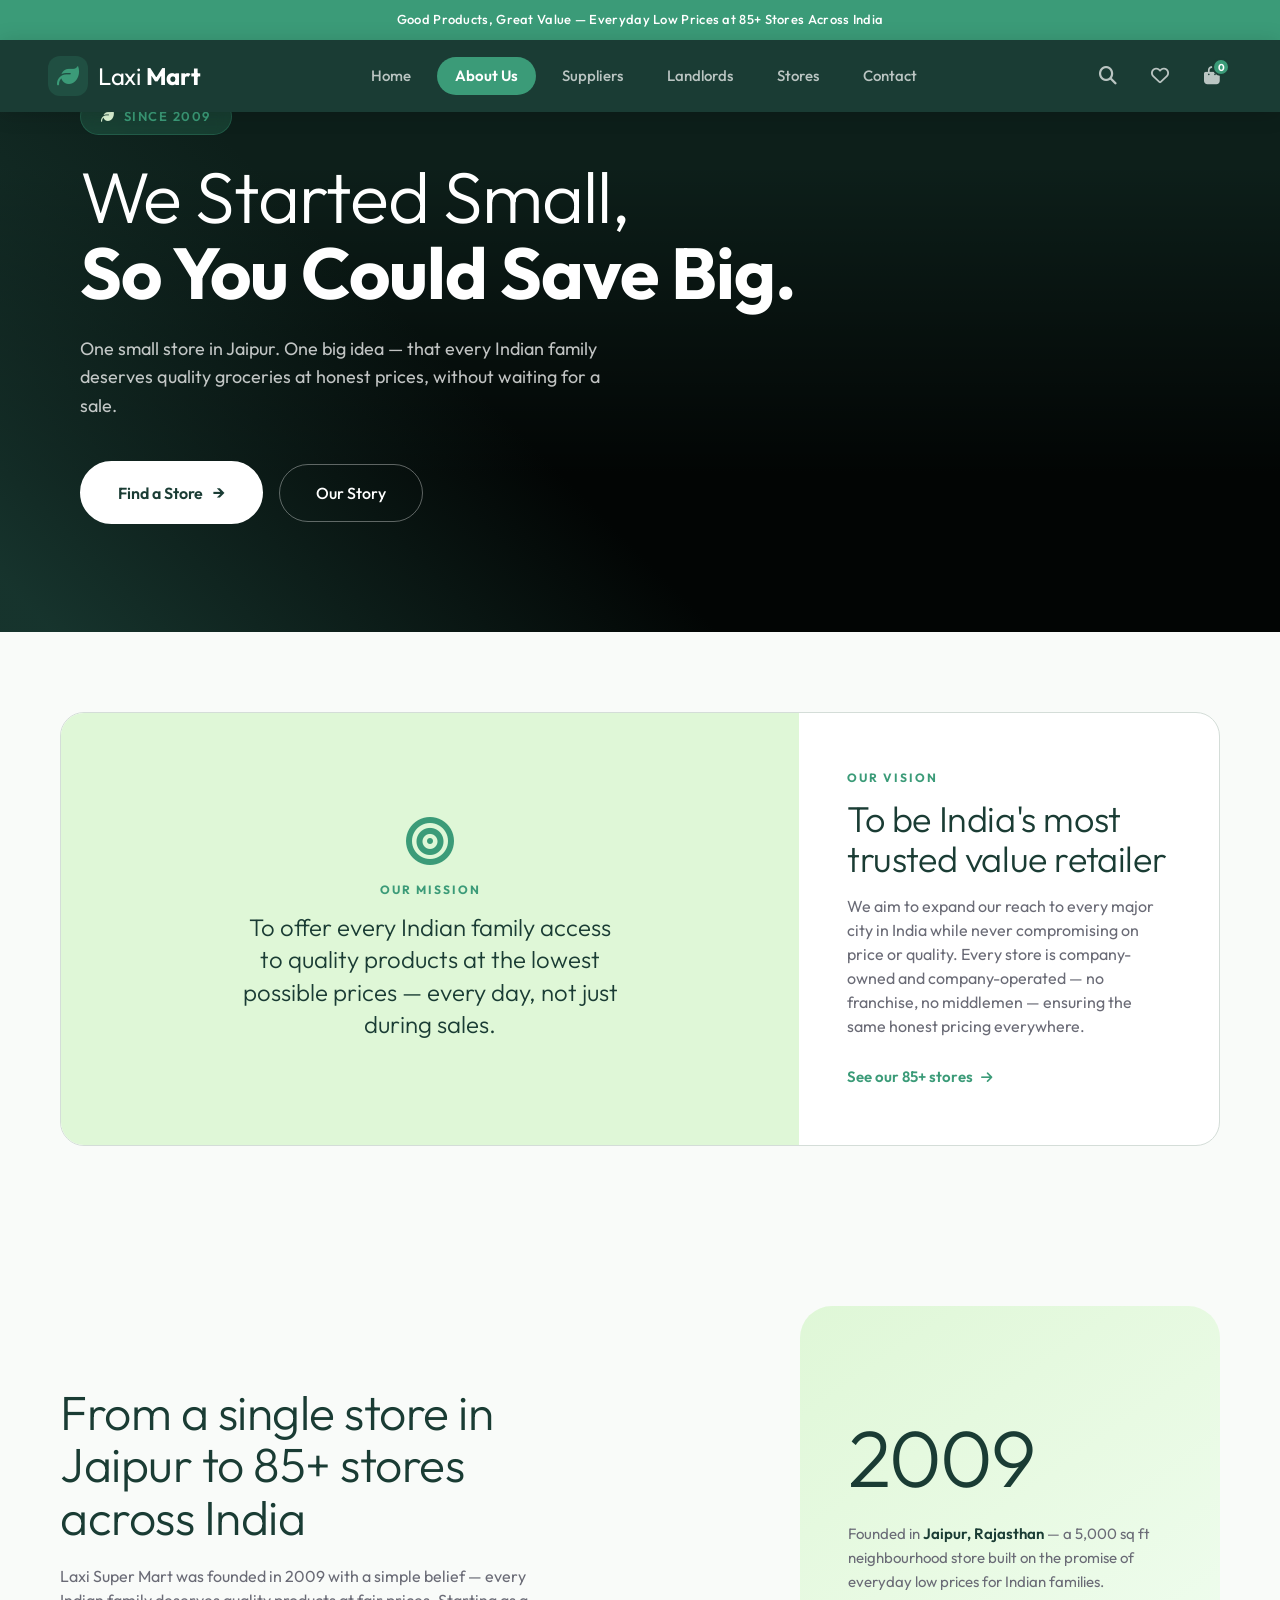
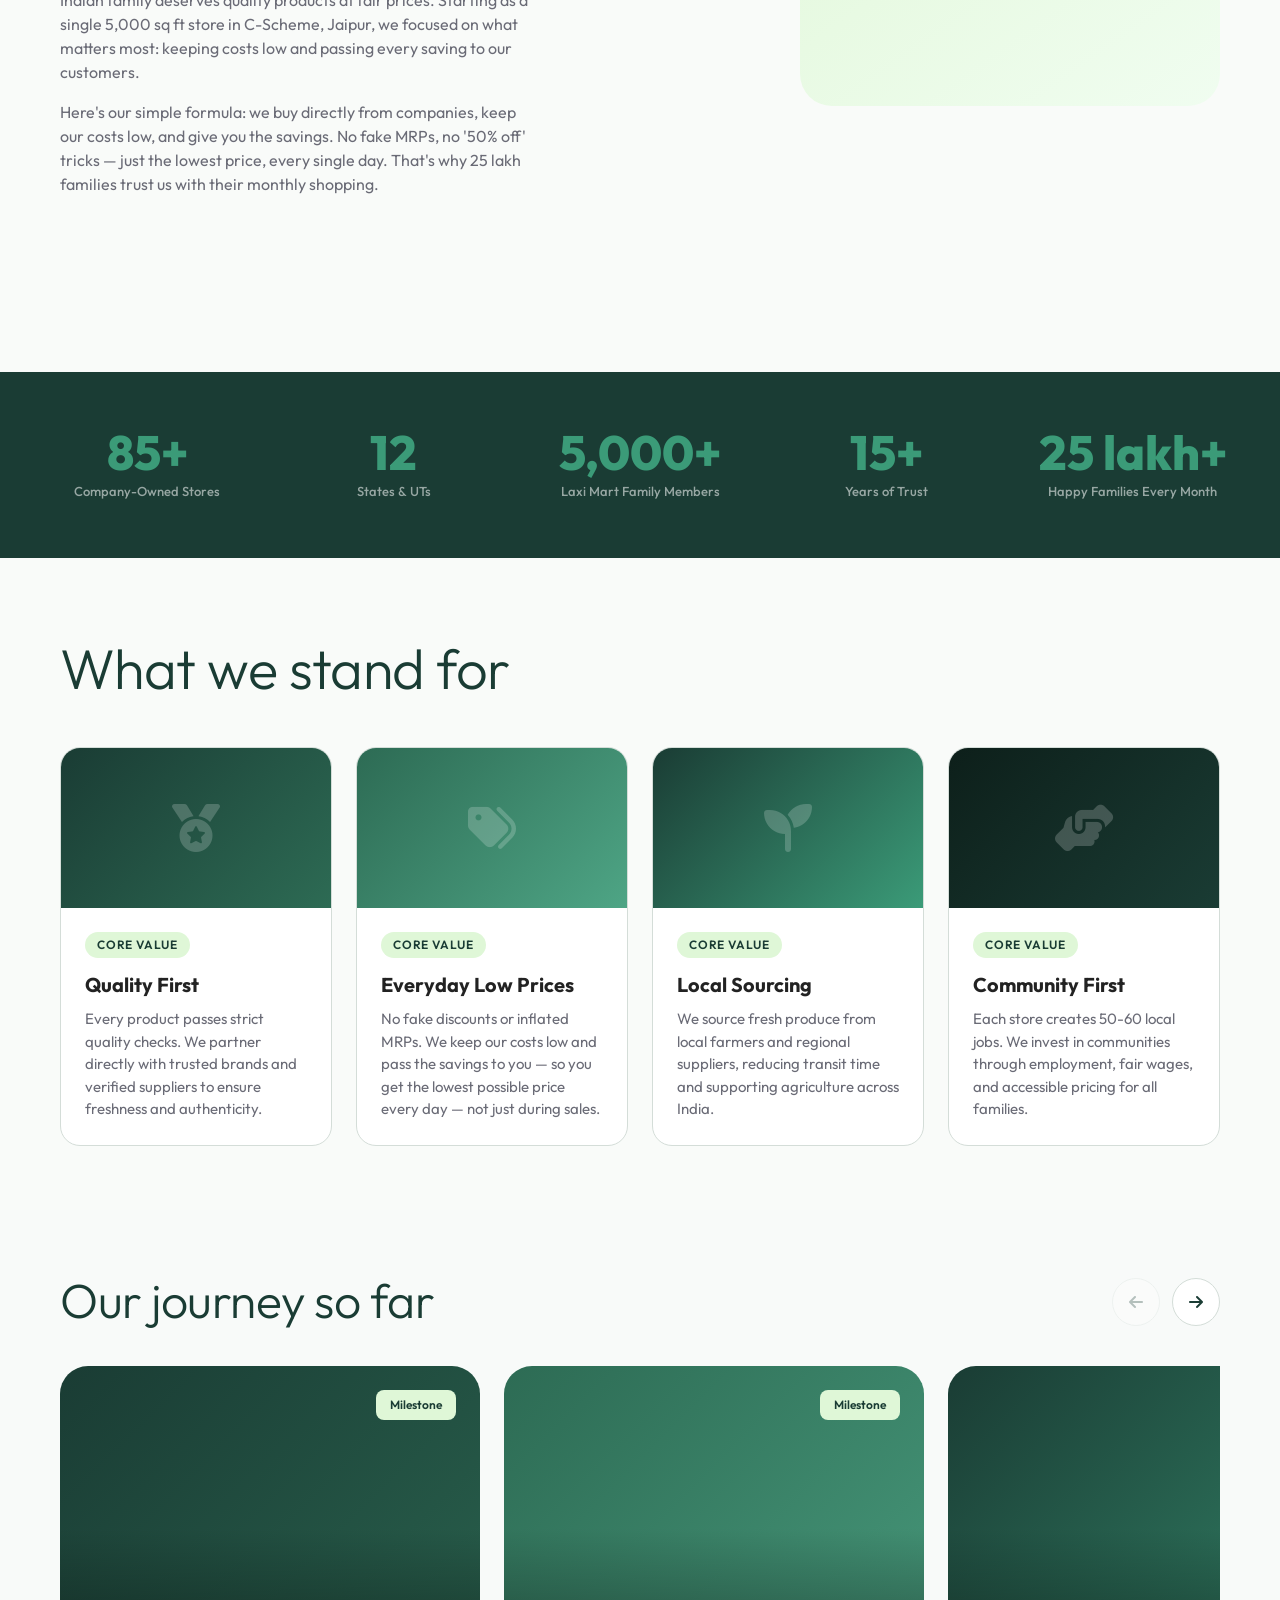
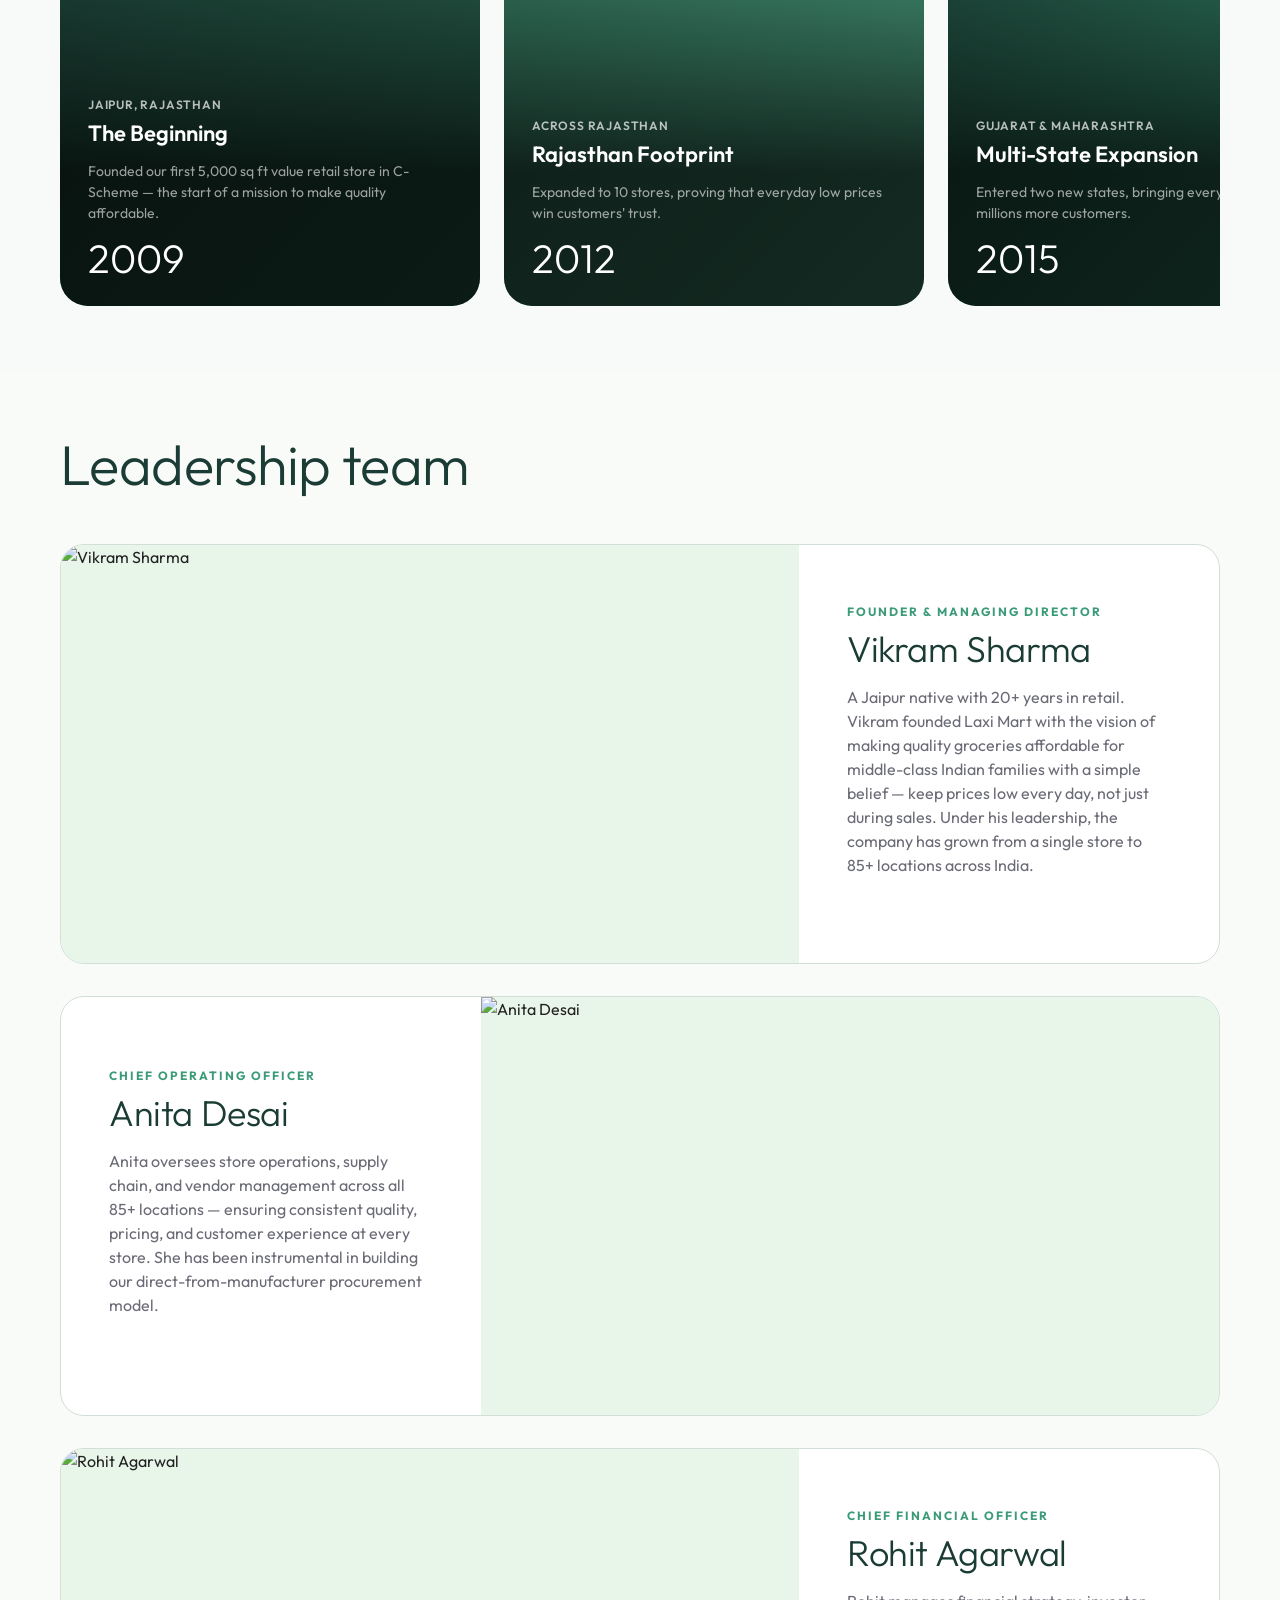
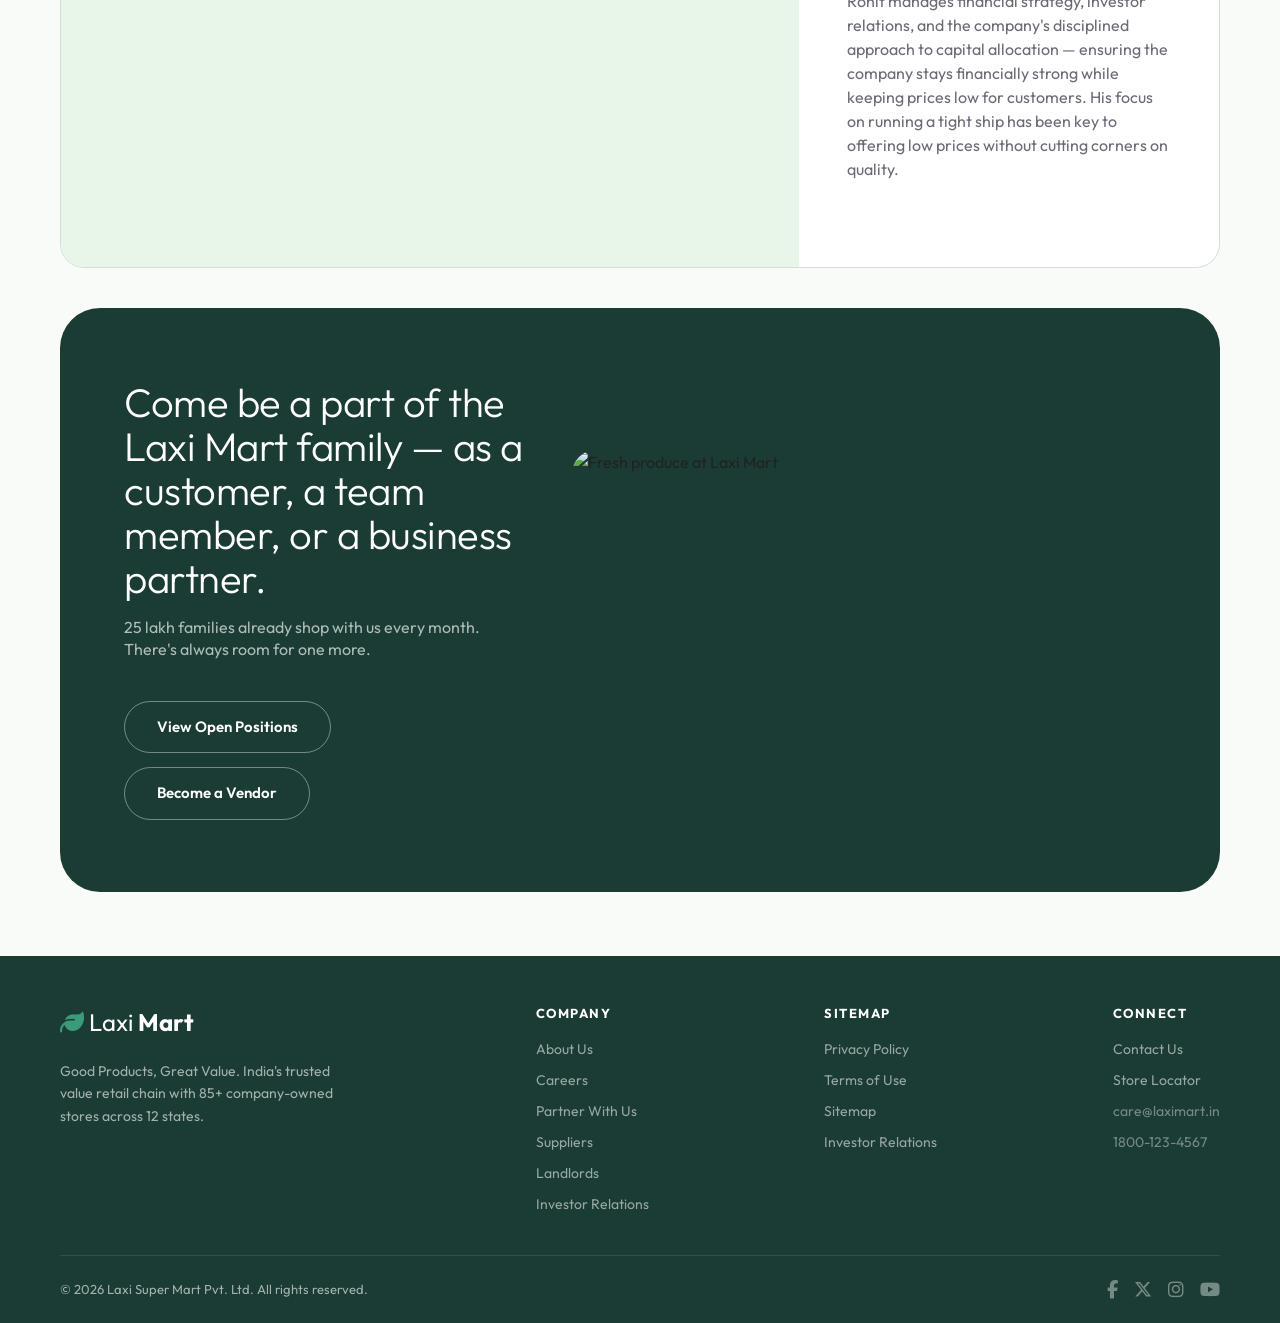
==== commit 695b314a: "feat: layman-friendly content rewrite across 4 pages Homepage (index.html): - Hero: "Ghar Ka Saamaan" ====
--- a/about.html
+++ b/about.html
@@ -72,16 +72,16 @@
          ============================================= -->
     <section class="hero-fullscreen" style="max-height: 520px; min-height: 420px;">
         <video autoplay muted loop playsinline class="hero-video-bg">
-            <source src="https://assets.mixkit.co/videos/32889/32889-720.mp4" type="video/mp4">
+            <source src="warehouse-hero.mp4" type="video/mp4">
         </video>
         <div class="hero-gradient"></div>
         <div class="hero-body">
             <span class="hero-eyebrow"><i class="fas fa-leaf"></i> Since 2009</span>
-            <h1 class="hero-headline">Good Products.<br>Great Value.</h1>
-            <p class="hero-copy">India's trusted value retail chain — founded in Jaipur with a simple promise: quality groceries at the lowest possible prices, every day.</p>
+            <h1 class="hero-headline">We Started Small,<br><strong>So You Could Save Big.</strong></h1>
+            <p class="hero-copy">One small store in Jaipur. One big idea — that every Indian family deserves quality groceries at honest prices, without waiting for a sale.</p>
             <div class="hero-ctas">
                 <a href="stores.html" class="hero-btn-primary">Find a Store <span class="hero-btn-arrow">→</span></a>
-                <a href="investors.html" class="hero-btn-ghost">Investor Relations</a>
+                <a href="#our-story" class="hero-btn-ghost">Our Story</a>
             </div>
         </div>
     </section>
@@ -111,11 +111,11 @@
         <!-- =============================================
              OUR STORY — Split Stats design
              ============================================= -->
-        <section class="split-stats" style="padding-top: 80px;">
+        <section id="our-story" class="split-stats" style="padding-top: 80px;">
             <div class="split-stats-text">
                 <h2 class="split-stats-headline">From a single store in Jaipur to 85+ stores across India</h2>
                 <p class="split-stats-copy">Laxi Super Mart was founded in 2009 with a simple belief — every Indian family deserves quality products at fair prices. Starting as a single 5,000 sq ft store in C-Scheme, Jaipur, we focused on what matters most: keeping costs low and passing every saving to our customers.</p>
-                <p class="split-stats-copy" style="margin-top: 16px;">Unlike traditional retail, we own all our stores, work directly with manufacturers, and operate on an Everyday Low Cost — Everyday Low Price (EDLC-EDLP) model. No gimmicks, no inflated MRPs — just honest prices, every single day.</p>
+                <p class="split-stats-copy" style="margin-top: 16px;">Here's our simple formula: we buy directly from companies, keep our costs low, and give you the savings. No fake MRPs, no '50% off' tricks — just the lowest price, every single day. That's why 25 lakh families trust us with their monthly shopping.</p>
             </div>
             <div class="split-stats-card">
                 <div class="split-stats-card-inner">
@@ -142,15 +142,15 @@
             </div>
             <div style="flex: 1; min-width: 120px;">
                 <div style="font-size: 48px; font-weight: 800; color: #3b9b78; line-height: 1;">5,000+</div>
-                <div style="font-size: 13px; color: rgba(255,255,255,0.55); font-weight: 500; margin-top: 6px;">Team Members</div>
+                <div style="font-size: 13px; color: rgba(255,255,255,0.55); font-weight: 500; margin-top: 6px;">Laxi Mart Family Members</div>
             </div>
             <div style="flex: 1; min-width: 120px;">
                 <div style="font-size: 48px; font-weight: 800; color: #3b9b78; line-height: 1;">15+</div>
                 <div style="font-size: 13px; color: rgba(255,255,255,0.55); font-weight: 500; margin-top: 6px;">Years of Trust</div>
             </div>
             <div style="flex: 1; min-width: 120px;">
-                <div style="font-size: 48px; font-weight: 800; color: #3b9b78; line-height: 1;">2.5M+</div>
-                <div style="font-size: 13px; color: rgba(255,255,255,0.55); font-weight: 500; margin-top: 6px;">Monthly Customers</div>
+                <div style="font-size: 48px; font-weight: 800; color: #3b9b78; line-height: 1;">25 lakh+</div>
+                <div style="font-size: 13px; color: rgba(255,255,255,0.55); font-weight: 500; margin-top: 6px;">Happy Families Every Month</div>
             </div>
         </div>
     </section>
@@ -179,7 +179,7 @@
                     <div class="whats-new-info">
                         <span class="whats-new-tag">Core Value</span>
                         <h3>Everyday Low Prices</h3>
-                        <p>No fake discounts or inflated MRPs. Our EDLC-EDLP model means you get the lowest possible price every day — not just during sales.</p>
+                        <p>No fake discounts or inflated MRPs. We keep our costs low and pass the savings to you — so you get the lowest possible price every day — not just during sales.</p>
                     </div>
                 </div>
                 <div class="whats-new-card" style="cursor: default;">
@@ -237,7 +237,7 @@
                             <div class="insight-card-bottom" style="position: relative;">
                                 <span class="insight-card-eyebrow">Across Rajasthan</span>
                                 <h3 class="insight-card-title">Rajasthan Footprint</h3>
-                                <p style="font-size: 14px; color: rgba(255,255,255,0.6); margin-top: 8px;">Expanded to 10 stores, proving the EDLC-EDLP model works for Indian families.</p>
+                                <p style="font-size: 14px; color: rgba(255,255,255,0.6); margin-top: 8px;">Expanded to 10 stores, proving that everyday low prices win customers' trust.</p>
                                 <div class="insight-card-stat">
                                     <span class="insight-card-stat-num">2012</span>
                                 </div>
@@ -281,7 +281,7 @@
                             <div class="insight-card-bottom" style="position: relative;">
                                 <span class="insight-card-eyebrow">12 States</span>
                                 <h3 class="insight-card-title">85+ Stores Nationwide</h3>
-                                <p style="font-size: 14px; color: rgba(255,255,255,0.6); margin-top: 8px;">Operating across 12 states with 5,000+ employees, serving 2.5M customers monthly.</p>
+                                <p style="font-size: 14px; color: rgba(255,255,255,0.6); margin-top: 8px;">Operating across 12 states with 5,000+ employees, serving 25 lakh+ families every month.</p>
                                 <div class="insight-card-stat">
                                     <span class="insight-card-stat-num">2024</span>
                                 </div>
@@ -308,7 +308,7 @@
                 <div class="feature-split-content">
                     <div style="font-size: 12px; font-weight: 700; text-transform: uppercase; letter-spacing: 2px; color: #3b9b78; margin-bottom: 8px;">Founder & Managing Director</div>
                     <h3 class="feature-split-title">Vikram Sharma</h3>
-                    <p class="feature-split-desc">A Jaipur native with 20+ years in retail. Vikram founded Laxi Mart with the vision of making quality groceries affordable for middle-class Indian families through the EDLC-EDLP model. Under his leadership, the company has grown from a single store to 85+ locations across India.</p>
+                    <p class="feature-split-desc">A Jaipur native with 20+ years in retail. Vikram founded Laxi Mart with the vision of making quality groceries affordable for middle-class Indian families with a simple belief — keep prices low every day, not just during sales. Under his leadership, the company has grown from a single store to 85+ locations across India.</p>
                 </div>
             </div>
             <div class="feature-split-row reversed">
@@ -328,7 +328,7 @@
                 <div class="feature-split-content">
                     <div style="font-size: 12px; font-weight: 700; text-transform: uppercase; letter-spacing: 2px; color: #3b9b78; margin-bottom: 8px;">Chief Financial Officer</div>
                     <h3 class="feature-split-title">Rohit Agarwal</h3>
-                    <p class="feature-split-desc">Rohit manages financial strategy, investor relations, and the company's disciplined approach to capital allocation — keeping the EDLC model sustainable as we scale. His focus on operational efficiency has been key to maintaining margins while keeping prices low.</p>
+                    <p class="feature-split-desc">Rohit manages financial strategy, investor relations, and the company's disciplined approach to capital allocation — ensuring the company stays financially strong while keeping prices low for customers. His focus on running a tight ship has been key to offering low prices without cutting corners on quality.</p>
                 </div>
             </div>
         </section>
@@ -340,8 +340,8 @@
     <div class="container">
         <section class="testimonial-card" style="margin-bottom: 0;">
             <div class="testimonial-text">
-                <h2 class="testimonial-quote">Join us in our mission to make quality affordable for every Indian family.</h2>
-                <p class="testimonial-author">Whether as a customer, vendor, or team member — there's a place for you at Laxi Mart.</p>
+                <h2 class="testimonial-quote">Come be a part of the Laxi Mart family — as a customer, a team member, or a business partner.</h2>
+                <p class="testimonial-author">25 lakh families already shop with us every month. There's always room for one more.</p>
                 <div style="display: flex; gap: 14px; flex-wrap: wrap; margin-top: 8px;">
                     <a href="careers.html" class="testimonial-cta">View Open Positions</a>
                     <a href="partner.html" class="testimonial-cta">Become a Vendor</a>
